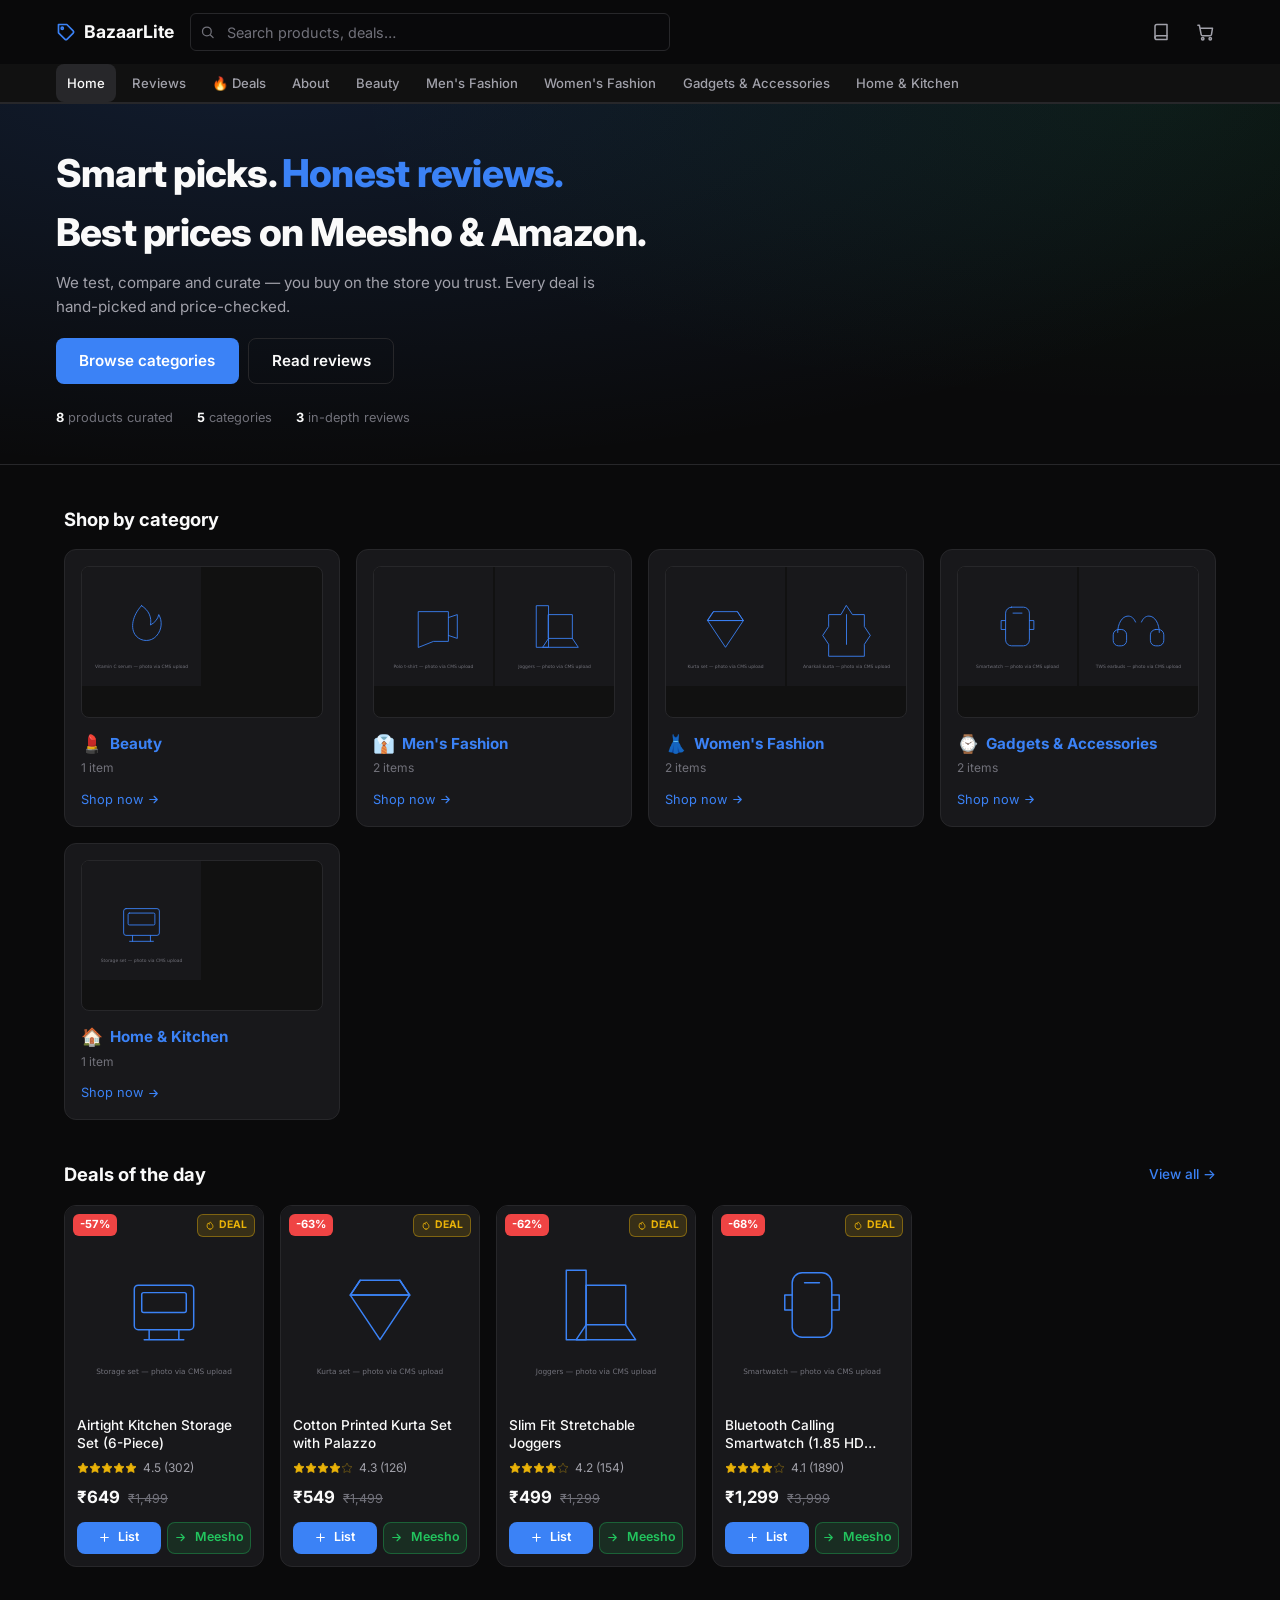
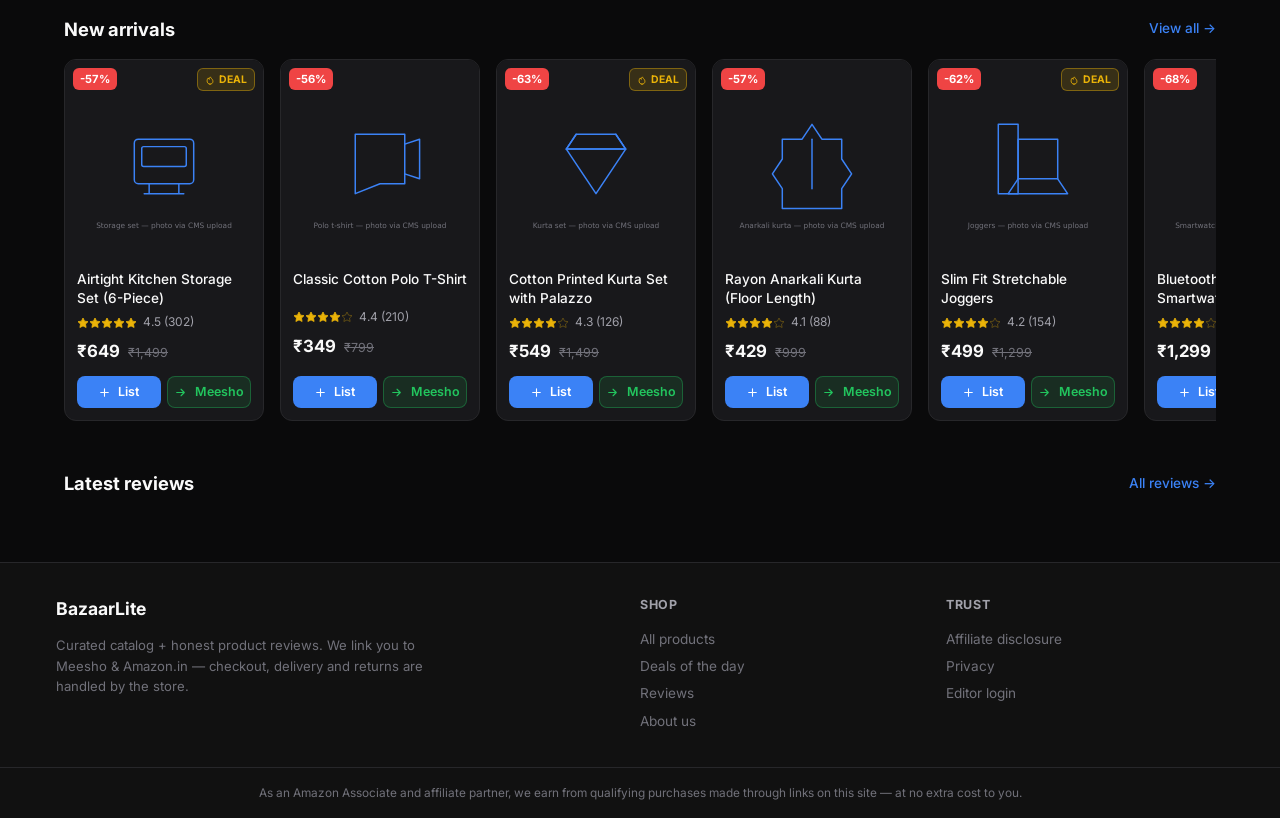
==== index.html @ 3bc2cc4a "first commit" ====
<!doctype html>
<html lang="en">
<head>
  <meta charset="utf-8"/>
  <meta name="viewport" content="width=device-width, initial-scale=1"/>
  <title>BazaarLite — Smart picks. Honest reviews.</title>
  <meta name="description" content="Curated products from Meesho & Amazon.in with honest reviews and the best prices. Updated live, no fluff."/>
  <meta property="og:title" content="BazaarLite — Smart picks. Honest reviews."/>
  <meta property="og:description" content="Curated products from Meesho & Amazon.in with honest reviews."/>
  <meta property="og:type" content="website"/>
  <link rel="icon" href="assets/img/favicon.svg" type="image/svg+xml"/>
  <link rel="preconnect" href="https://fonts.googleapis.com"/>
  <link rel="preconnect" href="https://fonts.gstatic.com" crossorigin/>
  <link rel="stylesheet" href="https://fonts.googleapis.com/css2?family=Inter:wght@400;500;600;700;800&display=swap"/>
  <link rel="stylesheet" href="assets/css/main.css"/>
</head>
<body>
  <!-- hero -->
  <section class="hero">
    <div class="hero-inner">
      <h1>Smart picks. <span class="accent">Honest reviews.</span><br/>Best prices on Meesho &amp; Amazon.</h1>
      <p>We test, compare and curate — you buy on the store you trust. Every deal is hand-picked and price-checked.</p>
      <div class="hero-cta">
        <a class="btn btn-primary btn-lg" href="#categories">Browse categories</a>
        <a class="btn btn-outline btn-lg" href="./reviews.html">Read reviews</a>
      </div>
      <div class="hero-stats" id="hero-stats"></div>
    </div>
  </section>

  <main class="container">
    <!-- Amazon-style category grid (non-empty only) -->
    <section class="section" id="categories">
      <div class="section-head">
        <h2 class="section-title">Shop by category</h2>
      </div>
      <div class="grid-cats" id="cat-grid"></div>
    </section>

    <!-- deals row -->
    <section class="section">
      <div class="section-head">
        <h2 class="section-title">Deals of the day</h2>
        <a class="section-link" href="./category.html?c=__deals">View all →</a>
      </div>
      <div class="row-scroll" id="deals-row"></div>
    </section>

    <!-- new arrivals -->
    <section class="section">
      <div class="section-head">
        <h2 class="section-title">New arrivals</h2>
        <a class="section-link" href="./category.html">View all →</a>
      </div>
      <div class="row-scroll" id="new-row"></div>
    </section>

    <!-- latest reviews -->
    <section class="section">
      <div class="section-head">
        <h2 class="section-title">Latest reviews</h2>
        <a class="section-link" href="./reviews.html">All reviews →</a>
      </div>
      <div class="grid-posts" id="reviews-grid"></div>
    </section>
  </main>

  <footer class="site-footer">
    <div class="footer-inner">
      <div class="footer-brand">
        <a class="logo" href="./index.html" style="margin-bottom:.5rem">BazaarLite</a>
        <p>Curated catalog + honest product reviews. We link you to Meesho &amp; Amazon.in — checkout, delivery and returns are handled by the store.</p>
      </div>
      <div class="footer-col">
        <h4>Shop</h4>
        <a href="./category.html">All products</a>
        <a href="./category.html?c=__deals">Deals of the day</a>
        <a href="./reviews.html">Reviews</a>
        <a href="./about.html">About us</a>
      </div>
      <div class="footer-col">
        <h4>Trust</h4>
        <a href="./about.html#disclosure">Affiliate disclosure</a>
        <a href="./about.html#privacy">Privacy</a>
        <a href="./admin/">Editor login</a>
      </div>
    </div>
    <div class="footer-disclosure" id="footer-disclosure"></div>
  </footer>

  <script src="assets/js/config.js"></script>
  <script src="assets/js/data.js"></script>
  <script src="assets/js/ui.js"></script>
  <script src="assets/js/cart.js"></script>
  <script src="assets/js/affiliate.js"></script>
  <script src="assets/js/catalog.js"></script>
  <script>
    window.BL.ui.renderHeader("home");
    window.BL.ui.updateCartBadge();
    document.getElementById("footer-disclosure").textContent = window.BL.affiliate.DISCLOSURE;

    (async () => {
      // hero stats
      const { products, posts } = await window.BL.data.load();
      const stats = document.getElementById("hero-stats");
      if (stats) stats.innerHTML =
        `<span><b>${products.length}</b> products curated</span>
         <span><b>${window.BL.data.visibleCategories().length}</b> categories</span>
         <span><b>${posts.length}</b> in-depth reviews</span>`;

      window.BL.catalog.renderCategoryGrid(document.getElementById("cat-grid"));
      window.BL.catalog.renderRow(document.getElementById("deals-row"), p => p.deal, 12);
      window.BL.catalog.renderRow(document.getElementById("new-row"), () => true, 12);
      window.BL.post.renderPostList(document.getElementById("reviews-grid"), 3);
    })();
  </script>
</body>
</html>
---- assets/css/main.css ----
/* ============================================================
   BazaarLite — Design System
   Tokens & specs from UtilixVerse DESIGN.md:
   dark zinc surfaces, blue-500 accent, Inter, 12px cards,
   8px buttons, 6px inputs, 150ms ease transitions, 1200px max.
   ============================================================ */

:root {
  --bg: #0a0a0b;
  --surface: #18181b;
  --surface-2: #111111;
  --surface-3: #27272a;
  --border: #27272a;
  --border-bright: #3f3f46;
  --text: #fafafa;
  --text-2: #a1a1aa;
  --text-3: #71717a;
  --accent: #3b82f6;
  --accent-hover: #2563eb;
  --accent-ring: rgba(59, 130, 246, 0.30);
  --green: #22c55e;
  --yellow: #eab308;
  --red: #ef4444;
  --radius-card: 12px;
  --radius-btn: 8px;
  --radius-input: 6px;
  --transition: 150ms ease-out;
  --max-w: 1200px;
  --header-h: 64px;
  --font: 'Inter', system-ui, -apple-system, 'Segoe UI', sans-serif;
}

* { box-sizing: border-box; }
html { scroll-behavior: smooth; }
body {
  margin: 0;
  background: var(--bg);
  color: var(--text);
  font-family: var(--font);
  font-size: 15px;
  line-height: 1.55;
  -webkit-font-smoothing: antialiased;
  padding-bottom: 64px; /* room for mobile bottom nav */
}
@media (min-width: 640px) { body { padding-bottom: 0; } }

a { color: var(--accent); text-decoration: none; transition: color var(--transition); }
a:hover { color: var(--accent-hover); }
img { max-width: 100%; display: block; }
button { font-family: var(--font); cursor: pointer; }
::selection { background: var(--accent); color: #fff; }

.container { max-width: var(--max-w); margin: 0 auto; padding: 0 1rem; }
@media (min-width: 640px) { .container { padding: 0 1.5rem; } }

.mono, .price, .num { font-variant-numeric: tabular-nums; }

/* ---------------- Header ---------------- */
.site-header {
  position: sticky; top: 0; z-index: 50;
  background: rgba(10, 10, 11, 0.85);
  backdrop-filter: blur(12px);
  border-bottom: 1px solid var(--border);
}
.header-inner {
  max-width: var(--max-w); margin: 0 auto; padding: 0 1rem;
  height: var(--header-h);
  display: flex; align-items: center; gap: 1rem;
}
.logo { display: flex; align-items: center; gap: .5rem; color: var(--text); font-weight: 700; font-size: 1.1rem; white-space: nowrap; }
.logo:hover { color: var(--text); }
.logo .logo-mark { color: var(--accent); display: inline-flex; }

.search-wrap { position: relative; flex: 1; max-width: 480px; }
.search-input {
  width: 100%; height: 38px;
  background: #09090b; color: var(--text);
  border: 1px solid var(--border); border-radius: var(--radius-input);
  padding: 0 .75rem 0 2.25rem; font-size: .9rem; font-family: var(--font);
  transition: border-color var(--transition), box-shadow var(--transition);
}
.search-input::placeholder { color: var(--text-3); }
.search-input:focus { outline: none; border-color: var(--accent); box-shadow: 0 0 0 3px var(--accent-ring); }
.search-icon { position: absolute; left: .65rem; top: 50%; transform: translateY(-50%); color: var(--text-3); pointer-events: none; display: inline-flex; }

.search-suggest {
  position: absolute; top: calc(100% + 6px); left: 0; right: 0;
  background: var(--surface); border: 1px solid var(--border); border-radius: var(--radius-card);
  box-shadow: 0 12px 32px rgba(0,0,0,.5);
  overflow: hidden; display: none; z-index: 60;
}
.search-suggest.open { display: block; }
.suggest-item {
  display: flex; align-items: center; gap: .6rem; padding: .55rem .75rem;
  color: var(--text-2); cursor: pointer; transition: background var(--transition);
}
.suggest-item:hover, .suggest-item.active { background: var(--surface-3); color: var(--text); }
.suggest-item img { width: 34px; height: 34px; border-radius: 6px; object-fit: cover; }
.suggest-item .s-title { font-size: .85rem; color: var(--text); }
.suggest-item .s-price { font-size: .78rem; color: var(--green); }

.header-actions { display: flex; align-items: center; gap: .4rem; margin-left: auto; }

.icon-btn {
  position: relative; display: inline-flex; align-items: center; justify-content: center;
  width: 38px; height: 38px; border-radius: var(--radius-btn);
  background: transparent; border: 1px solid transparent; color: var(--text-2);
  transition: all var(--transition);
}
.icon-btn:hover { background: var(--surface-3); color: var(--text); border-color: var(--border); }
.badge-count {
  position: absolute; top: 2px; right: 2px;
  min-width: 16px; height: 16px; padding: 0 4px;
  background: var(--accent); color: #fff; border-radius: 8px;
  font-size: .65rem; font-weight: 700; line-height: 16px; text-align: center;
}
.badge-count.hidden { display: none; }

.cat-strip { border-bottom: 1px solid var(--border); background: var(--surface-2); }
.cat-strip-inner {
  max-width: var(--max-w); margin: 0 auto; padding: 0 1rem;
  display: flex; gap: .25rem; overflow-x: auto; scrollbar-width: none;
}
.cat-strip-inner::-webkit-scrollbar { display: none; }
.cat-strip a {
  color: var(--text-2); font-size: .82rem; font-weight: 500;
  padding: .55rem .7rem; border-radius: var(--radius-btn); white-space: nowrap;
  transition: all var(--transition);
}
.cat-strip a:hover, .cat-strip a.active { color: var(--text); background: var(--surface-3); }

/* ---------------- Buttons ---------------- */
.btn {
  display: inline-flex; align-items: center; justify-content: center; gap: .45rem;
  height: 38px; padding: 0 1rem;
  border-radius: var(--radius-btn); border: 1px solid transparent;
  font-size: .875rem; font-weight: 600; line-height: 1;
  transition: all var(--transition); text-decoration: none;
}
.btn svg { flex-shrink: 0; }
.btn-primary { background: var(--accent); color: #fff; }
.btn-primary:hover { background: var(--accent-hover); color: #fff; }
.btn-secondary { background: var(--surface-3); color: var(--text); border-color: var(--border); }
.btn-secondary:hover { background: #3f3f46; color: var(--text); }
.btn-outline { background: transparent; color: var(--text); border-color: var(--border); }
.btn-outline:hover { border-color: var(--border-bright); background: var(--surface); color: var(--text); }
.btn-success { background: rgba(34,197,94,.12); color: var(--green); border-color: rgba(34,197,94,.35); }
.btn-success:hover { background: rgba(34,197,94,.2); color: var(--green); }
.btn-sm { height: 32px; padding: 0 .7rem; font-size: .8rem; }
.btn-lg { height: 46px; padding: 0 1.4rem; font-size: .95rem; }
.btn-block { width: 100%; }

/* ---------------- Cards & grids ---------------- */
.card {
  background: var(--surface); border: 1px solid var(--border);
  border-radius: var(--radius-card); overflow: hidden;
  transition: border-color var(--transition), transform var(--transition), box-shadow var(--transition);
}
.card:hover { border-color: var(--border-bright); box-shadow: 0 8px 24px rgba(0,0,0,.35); }

.section { margin: 2.5rem 0; }
.section-head { display: flex; align-items: center; justify-content: space-between; gap: 1rem; margin-bottom: 1rem; }
.section-title { font-size: 1.15rem; font-weight: 700; margin: 0; display: flex; align-items: center; gap: .5rem; }
.section-title svg { color: var(--accent); }
.section-link { font-size: .85rem; font-weight: 500; display: inline-flex; align-items: center; gap: .25rem; }

.grid-products {
  display: grid; gap: 1rem;
  grid-template-columns: repeat(2, 1fr);
}
@media (min-width: 640px) { .grid-products { grid-template-columns: repeat(3, 1fr); } }
@media (min-width: 1024px) { .grid-products { grid-template-columns: repeat(4, 1fr); } }

.row-scroll {
  display: flex; gap: 1rem; overflow-x: auto; padding-bottom: .5rem;
  scroll-snap-type: x proximity; scrollbar-width: none;
}
.row-scroll::-webkit-scrollbar { display: none; }
.row-scroll > * { flex: 0 0 170px; scroll-snap-align: start; }
@media (min-width: 640px) { .row-scroll > * { flex-basis: 200px; } }

/* Product card */
.product-card { display: flex; flex-direction: column; position: relative; }
.product-card .pc-media { position: relative; aspect-ratio: 1; background: var(--surface-2); }
.product-card .pc-media img { width: 100%; height: 100%; object-fit: cover; }
.pc-off {
  position: absolute; top: .5rem; left: .5rem;
  background: var(--red); color: #fff; font-size: .7rem; font-weight: 700;
  padding: .15rem .45rem; border-radius: 6px;
}
.pc-deal {
  position: absolute; top: .5rem; right: .5rem;
  background: rgba(234,179,8,.15); color: var(--yellow); border: 1px solid rgba(234,179,8,.4);
  font-size: .65rem; font-weight: 700; padding: .15rem .45rem; border-radius: 6px;
  display: inline-flex; align-items: center; gap: .25rem;
}
.pc-body { padding: .75rem; display: flex; flex-direction: column; gap: .4rem; flex: 1; }
.pc-title {
  font-size: .85rem; font-weight: 500; color: var(--text); line-height: 1.35;
  display: -webkit-box; -webkit-line-clamp: 2; -webkit-box-orient: vertical; overflow: hidden;
  min-height: 2.3em;
}
a.pc-title-link { color: inherit; }
a.pc-title-link:hover { color: var(--accent); }
.pc-rating { display: flex; align-items: center; gap: .35rem; font-size: .75rem; color: var(--text-2); }
.stars { display: inline-flex; color: var(--yellow); }
.pc-pricing { display: flex; align-items: baseline; gap: .5rem; flex-wrap: wrap; }
.pc-price { font-size: 1.05rem; font-weight: 700; color: var(--text); }
.pc-mrp { font-size: .78rem; color: var(--text-3); text-decoration: line-through; }
.pc-actions { display: flex; gap: .4rem; margin-top: auto; padding-top: .35rem; }
.pc-actions .btn { flex: 1; height: 32px; font-size: .78rem; padding: 0 .4rem; }

/* ---------------- Hero ---------------- */
.hero { border-bottom: 1px solid var(--border); background:
  radial-gradient(1200px 400px at 20% -10%, rgba(59,130,246,.15), transparent),
  radial-gradient(800px 300px at 90% 0%, rgba(34,197,94,.08), transparent);
}
.hero-inner { max-width: var(--max-w); margin: 0 auto; padding: 2.5rem 1rem 2.25rem; }
.hero h1 { font-size: clamp(1.6rem, 4vw, 2.4rem); font-weight: 800; margin: 0 0 .5rem; letter-spacing: -.02em; }
.hero h1 .accent { color: var(--accent); }
.hero p { color: var(--text-2); margin: 0 0 1.25rem; max-width: 560px; font-size: .95rem; }
.hero-cta { display: flex; gap: .6rem; flex-wrap: wrap; }
.hero-stats { display: flex; gap: 1.5rem; margin-top: 1.5rem; color: var(--text-3); font-size: .8rem; flex-wrap: wrap; }
.hero-stats b { color: var(--text); font-weight: 700; }

/* ---------------- Category grid (Amazon-style) ---------------- */
.grid-cats {
  display: grid; gap: 1rem;
  grid-template-columns: repeat(2, 1fr);
}
@media (min-width: 640px) { .grid-cats { grid-template-columns: repeat(3, 1fr); } }
@media (min-width: 1024px) { .grid-cats { grid-template-columns: repeat(4, 1fr); } }

.cat-card { padding: 1rem; display: flex; flex-direction: column; gap: .75rem; }
.cat-card:hover { transform: translateY(-2px); }
.cat-card .cc-name { font-weight: 700; font-size: .95rem; display: flex; align-items: center; gap: .45rem; }
.cat-card .cc-name .cc-icon { font-size: 1.1rem; }
.cat-card .cc-count { font-size: .75rem; color: var(--text-3); margin-top: .15rem; }
.cat-card .cc-link { margin-top: auto; font-size: .8rem; display: inline-flex; align-items: center; gap: .25rem; }

.collage {
  display: grid; grid-template-columns: 1fr 1fr; grid-template-rows: 1fr 1fr;
  gap: 2px; aspect-ratio: 16/10; border-radius: 8px; overflow: hidden;
  background: var(--surface-2); border: 1px solid var(--border);
}
.collage img { width: 100%; height: 100%; object-fit: cover; }

/* ---------------- PLP toolbar / filters ---------------- */
.toolbar {
  display: flex; align-items: center; gap: .5rem; flex-wrap: wrap;
  padding: .75rem 1rem; margin: 1.25rem 0 1rem;
  background: var(--surface); border: 1px solid var(--border); border-radius: var(--radius-card);
}
.toolbar .result-count { font-size: .85rem; color: var(--text-2); margin-right: auto; }
.chip {
  height: 32px; padding: 0 .75rem; display: inline-flex; align-items: center; gap: .35rem;
  background: #09090b; color: var(--text-2);
  border: 1px solid var(--border); border-radius: 999px; font-size: .78rem; font-weight: 500;
  transition: all var(--transition);
}
.chip:hover { color: var(--text); border-color: var(--border-bright); }
.chip.active { background: var(--accent); border-color: var(--accent); color: #fff; }
select.chip { appearance: none; padding-right: 1.6rem; cursor: pointer; font-family: var(--font); }

.filter-panel {
  display: none; padding: 1rem; margin-bottom: 1rem;
  background: var(--surface); border: 1px solid var(--border); border-radius: var(--radius-card);
  gap: 1.25rem; flex-wrap: wrap;
}
.filter-panel.open { display: flex; }
.filter-group { min-width: 150px; }
.filter-group label { display: block; font-size: .72rem; font-weight: 600; text-transform: uppercase; letter-spacing: .05em; color: var(--text-3); margin-bottom: .4rem; }
.filter-group input[type="range"] { width: 100%; accent-color: var(--accent); }
.filter-group .range-val { font-size: .8rem; color: var(--text-2); }

/* ---------------- Breadcrumbs ---------------- */
.crumbs { font-size: .8rem; color: var(--text-3); padding: 1rem 0 0; }
.crumbs a { color: var(--text-2); }
.crumbs .sep { margin: 0 .4rem; color: var(--border-bright); }

/* ---------------- PDP ---------------- */
.pdp { display: grid; gap: 1.5rem; padding: 1.5rem 0 2.5rem; }
@media (min-width: 1024px) { .pdp { grid-template-columns: minmax(0, 460px) 1fr; } }
.pdp-gallery { display: flex; flex-direction: column; gap: .6rem; }
.pdp-main-img {
  aspect-ratio: 1; border-radius: var(--radius-card); overflow: hidden;
  background: var(--surface); border: 1px solid var(--border);
}
.pdp-main-img img { width: 100%; height: 100%; object-fit: cover; }
.pdp-thumbs { display: flex; gap: .5rem; flex-wrap: wrap; }
.pdp-thumbs img {
  width: 56px; height: 56px; object-fit: cover; border-radius: var(--radius-input);
  border: 1px solid var(--border); cursor: pointer; transition: border-color var(--transition);
}
.pdp-thumbs img.active, .pdp-thumbs img:hover { border-color: var(--accent); }

.pdp-info h1 { font-size: 1.35rem; font-weight: 700; margin: .25rem 0 .5rem; line-height: 1.3; }
.pdp-rating-row { display: flex; align-items: center; gap: .5rem; font-size: .85rem; color: var(--text-2); margin-bottom: 1rem; }
.pdp-price-block {
  display: flex; align-items: baseline; gap: .7rem; flex-wrap: wrap;
  padding: 1rem; margin: 1rem 0;
  background: var(--surface); border: 1px solid var(--border); border-radius: var(--radius-card);
}
.pdp-price { font-size: 1.9rem; font-weight: 800; }
.pdp-mrp { color: var(--text-3); text-decoration: line-through; }
.pdp-off { color: var(--green); font-weight: 700; font-size: .95rem; }
.pdp-note { font-size: .78rem; color: var(--text-3); margin-top: .3rem; }

.opt-group { margin: .9rem 0; }
.opt-group .opt-label { font-size: .8rem; color: var(--text-2); margin-bottom: .45rem; }
.opt-group .opt-label b { color: var(--text); }
.swatches { display: flex; gap: .45rem; flex-wrap: wrap; }
.swatch {
  padding: .3rem .7rem; font-size: .78rem; border-radius: 999px;
  background: #09090b; color: var(--text-2); border: 1px solid var(--border);
  transition: all var(--transition);
}
.swatch:hover { color: var(--text); }
.swatch.active { border-color: var(--accent); color: var(--accent); background: rgba(59,130,246,.1); }

.compare-box { border: 1px solid var(--border); border-radius: var(--radius-card); overflow: hidden; margin: 1rem 0; }
.compare-row {
  display: flex; align-items: center; justify-content: space-between; gap: .75rem;
  padding: .8rem 1rem; border-bottom: 1px solid var(--border); background: var(--surface);
}
.compare-row:last-child { border-bottom: 0; }
.compare-row .cr-store { font-weight: 600; font-size: .9rem; display: flex; align-items: center; gap: .5rem; }
.compare-row .cr-price { font-weight: 700; }
.compare-row .cr-tag { font-size: .68rem; font-weight: 700; color: var(--green); background: rgba(34,197,94,.12); border: 1px solid rgba(34,197,94,.35); padding: .1rem .45rem; border-radius: 6px; }

.pdp-actions { display: flex; gap: .6rem; flex-wrap: wrap; margin: 1.25rem 0; }
.pdp-desc { color: var(--text-2); font-size: .92rem; white-space: pre-line; }

.assure { display: flex; gap: 1rem; flex-wrap: wrap; margin: 1rem 0; }
.assure .as-item { display: flex; align-items: center; gap: .45rem; font-size: .8rem; color: var(--text-2); }
.assure .as-item svg { color: var(--green); }

.buy-bar {
  position: fixed; left: 0; right: 0; bottom: 64px; z-index: 40;
  display: flex; gap: .6rem; padding: .6rem .9rem;
  background: rgba(10,10,11,.92); backdrop-filter: blur(12px);
  border-top: 1px solid var(--border);
}
.buy-bar .btn { flex: 1; }
@media (min-width: 1024px) { .buy-bar { display: none; } }

/* ---------------- Skeletons / empty / toast ---------------- */
.skeleton { position: relative; overflow: hidden; background: var(--surface); border-radius: var(--radius-card); border: 1px solid var(--border); }
.skeleton::after {
  content: ""; position: absolute; inset: 0;
  background: linear-gradient(90deg, transparent, rgba(255,255,255,.05), transparent);
  animation: shimmer 1.4s infinite;
}
@keyframes shimmer { from { transform: translateX(-100%); } to { transform: translateX(100%); } }
.sk-card { height: 300px; }
.sk-row { height: 220px; flex: 0 0 200px; }

.empty-state { text-align: center; padding: 3rem 1rem; color: var(--text-3); }
.empty-state svg { color: var(--text-3); margin-bottom: .75rem; }
.empty-state h3 { color: var(--text-2); margin: 0 0 .35rem; font-size: 1rem; }
.empty-state p { margin: 0; font-size: .85rem; }

.toast-zone { position: fixed; bottom: 84px; left: 50%; transform: translateX(-50%); z-index: 100; display: flex; flex-direction: column; gap: .5rem; align-items: center; }
@media (min-width: 1024px) { .toast-zone { bottom: 1.5rem; } }
.toast {
  display: flex; align-items: center; gap: .55rem;
  background: var(--surface); border: 1px solid var(--border-bright);
  color: var(--text); border-radius: var(--radius-btn);
  padding: .6rem .95rem; font-size: .85rem; font-weight: 500;
  box-shadow: 0 10px 30px rgba(0,0,0,.5);
  animation: toast-in 180ms ease-out;
}
.toast svg { color: var(--green); }
@keyframes toast-in { from { opacity: 0; transform: translateY(8px); } to { opacity: 1; transform: translateY(0); } }

/* ---------------- Drawer (buy list) ---------------- */
.drawer-overlay {
  position: fixed; inset: 0; background: rgba(0,0,0,.6); z-index: 90;
  opacity: 0; pointer-events: none; transition: opacity var(--transition);
}
.drawer-overlay.open { opacity: 1; pointer-events: auto; }
.drawer {
  position: fixed; top: 0; right: 0; bottom: 0; z-index: 95;
  width: min(400px, 92vw); background: var(--bg);
  border-left: 1px solid var(--border);
  transform: translateX(100%); transition: transform 200ms ease-out;
  display: flex; flex-direction: column;
}
.drawer.open { transform: translateX(0); }
.drawer-head { display: flex; align-items: center; justify-content: space-between; padding: 1rem 1.1rem; border-bottom: 1px solid var(--border); }
.drawer-head h3 { margin: 0; font-size: 1rem; display: flex; align-items: center; gap: .5rem; }
.drawer-body { flex: 1; overflow-y: auto; padding: 1rem 1.1rem; display: flex; flex-direction: column; gap: .9rem; }
.drawer-foot { padding: 1rem 1.1rem; border-top: 1px solid var(--border); display: flex; flex-direction: column; gap: .5rem; }
.drawer-item { display: flex; gap: .75rem; align-items: center; }
.drawer-item img { width: 56px; height: 56px; border-radius: var(--radius-input); object-fit: cover; border: 1px solid var(--border); }
.drawer-item .di-info { flex: 1; min-width: 0; }
.drawer-item .di-title { font-size: .82rem; font-weight: 500; overflow: hidden; text-overflow: ellipsis; white-space: nowrap; }
.drawer-item .di-price { font-size: .82rem; color: var(--green); font-weight: 600; }
.qty { display: inline-flex; align-items: center; gap: .5rem; margin-top: .3rem; }
.qty button {
  width: 22px; height: 22px; border-radius: 6px; border: 1px solid var(--border);
  background: var(--surface-3); color: var(--text); font-size: .85rem; line-height: 1;
  display: inline-flex; align-items: center; justify-content: center;
}
.qty button:hover { background: #3f3f46; }
.qty .q-num { font-size: .82rem; min-width: 18px; text-align: center; }
.drawer-item .di-remove { color: var(--text-3); }
.drawer-item .di-remove:hover { color: var(--red); }

/* ---------------- Reviews blog ---------------- */
.post-card { display: flex; flex-direction: column; }
.post-card .po-media { aspect-ratio: 16/9; background: var(--surface-2); }
.post-card .po-media img { width: 100%; height: 100%; object-fit: cover; }
.post-card .po-body { padding: .9rem; display: flex; flex-direction: column; gap: .45rem; flex: 1; }
.po-type { font-size: .65rem; font-weight: 700; letter-spacing: .06em; text-transform: uppercase; color: var(--accent); }
.po-title { font-size: .95rem; font-weight: 700; color: var(--text); line-height: 1.35; }
a.po-title:hover { color: var(--accent); }
.po-meta { font-size: .75rem; color: var(--text-3); display: flex; gap: .6rem; align-items: center; }
.po-score {
  margin-left: auto; display: inline-flex; align-items: center; gap: .3rem;
  background: rgba(34,197,94,.12); color: var(--green); border: 1px solid rgba(34,197,94,.35);
  font-weight: 700; font-size: .78rem; padding: .1rem .5rem; border-radius: 6px;
}
.grid-posts { display: grid; gap: 1rem; grid-template-columns: 1fr; }
@media (min-width: 640px) { .grid-posts { grid-template-columns: repeat(2, 1fr); } }
@media (min-width: 1024px) { .grid-posts { grid-template-columns: repeat(3, 1fr); } }

.verdict {
  display: flex; align-items: center; gap: 1rem; padding: 1rem 1.25rem; margin: 1.25rem 0;
  background: var(--surface); border: 1px solid var(--border); border-radius: var(--radius-card);
}
.verdict .v-num { font-size: 2rem; font-weight: 800; color: var(--green); }
.verdict .v-label { font-size: .8rem; color: var(--text-2); }
.pill-list { display: flex; gap: .45rem; flex-wrap: wrap; margin: .5rem 0; }
.pill { font-size: .78rem; padding: .25rem .65rem; border-radius: 999px; display: inline-flex; align-items: center; gap: .35rem; }
.pill.pro { color: var(--green); background: rgba(34,197,94,.1); border: 1px solid rgba(34,197,94,.3); }
.pill.con { color: var(--red); background: rgba(239,68,68,.1); border: 1px solid rgba(239,68,68,.3); }

.article { max-width: 760px; margin: 0 auto; padding: 1.5rem 0 3rem; }
.article h1 { font-size: clamp(1.4rem, 3.5vw, 2rem); font-weight: 800; letter-spacing: -.02em; margin: .5rem 0 .75rem; }
.article .a-hero { border-radius: var(--radius-card); border: 1px solid var(--border); margin: 1.25rem 0; width: 100%; }
.article .a-body { color: var(--text-2); font-size: .95rem; }
.article .a-body h2 { color: var(--text); font-size: 1.2rem; margin: 1.75rem 0 .6rem; }
.article .a-body h3 { color: var(--text); font-size: 1.02rem; margin: 1.4rem 0 .5rem; }
.article .a-body a { text-decoration: underline; text-underline-offset: 3px; }
.article .a-body img { border-radius: var(--radius-card); }
.article .a-body code { background: var(--surface-3); padding: .1rem .35rem; border-radius: 4px; font-size: .85em; }
.article .a-body ul, .article .a-body ol { padding-left: 1.25rem; }
.inline-products { display: grid; gap: 1rem; grid-template-columns: repeat(2, 1fr); margin: 1.5rem 0; }
@media (max-width: 639px) { .inline-products { grid-template-columns: 1fr; } }
.a-note {
  font-size: .78rem; color: var(--text-3); padding: .7rem .9rem; margin: 1.25rem 0;
  border: 1px dashed var(--border-bright); border-radius: var(--radius-btn);
  display: flex; gap: .5rem; align-items: flex-start;
}
.a-note svg { flex-shrink: 0; margin-top: 1px; }

/* ---------------- Footer ---------------- */
.site-footer { border-top: 1px solid var(--border); margin-top: 3rem; background: var(--surface-2); }
.footer-inner { max-width: var(--max-w); margin: 0 auto; padding: 2rem 1rem; display: grid; gap: 1.75rem; grid-template-columns: 1fr; }
@media (min-width: 640px) { .footer-inner { grid-template-columns: 2fr 1fr 1fr; } }
.footer-brand p { color: var(--text-3); font-size: .82rem; max-width: 380px; }
.footer-col h4 { font-size: .78rem; text-transform: uppercase; letter-spacing: .06em; color: var(--text-2); margin: 0 0 .7rem; }
.footer-col a { display: block; color: var(--text-3); font-size: .85rem; padding: .2rem 0; }
.footer-col a:hover { color: var(--text); }
.footer-disclosure {
  border-top: 1px solid var(--border); padding: 1rem;
  text-align: center; color: var(--text-3); font-size: .74rem;
}
.footer-updated { color: var(--text-3); font-size: .74rem; }

/* ---------------- Mobile bottom nav ---------------- */
.bottom-nav {
  position: fixed; left: 0; right: 0; bottom: 0; z-index: 45;
  display: flex; background: rgba(10,10,11,.95); backdrop-filter: blur(12px);
  border-top: 1px solid var(--border);
}
.bottom-nav a {
  flex: 1; display: flex; flex-direction: column; align-items: center; gap: 2px;
  padding: .45rem 0 .55rem; color: var(--text-3); font-size: .62rem; font-weight: 500;
  transition: color var(--transition);
}
.bottom-nav a.active, .bottom-nav a:hover { color: var(--accent); }
@media (min-width: 640px) { .bottom-nav { display: none; } }

/* ---------------- Misc ---------------- */
.page-title { font-size: 1.4rem; font-weight: 800; letter-spacing: -.01em; margin: 1.5rem 0 .25rem; }
.page-sub { color: var(--text-3); font-size: .88rem; margin: 0 0 1.25rem; }
.tag-row { display: flex; gap: .4rem; flex-wrap: wrap; }
.tag { font-size: .72rem; color: var(--text-2); background: var(--surface); border: 1px solid var(--border); padding: .15rem .55rem; border-radius: 999px; }
.spinner { animation: spin 1s linear infinite; }
@keyframes spin { to { transform: rotate(360deg); } }
.sr-only { position: absolute; width: 1px; height: 1px; padding: 0; margin: -1px; overflow: hidden; clip: rect(0 0 0 0); border: 0; }
:focus-visible { outline: 2px solid var(--accent); outline-offset: 2px; }
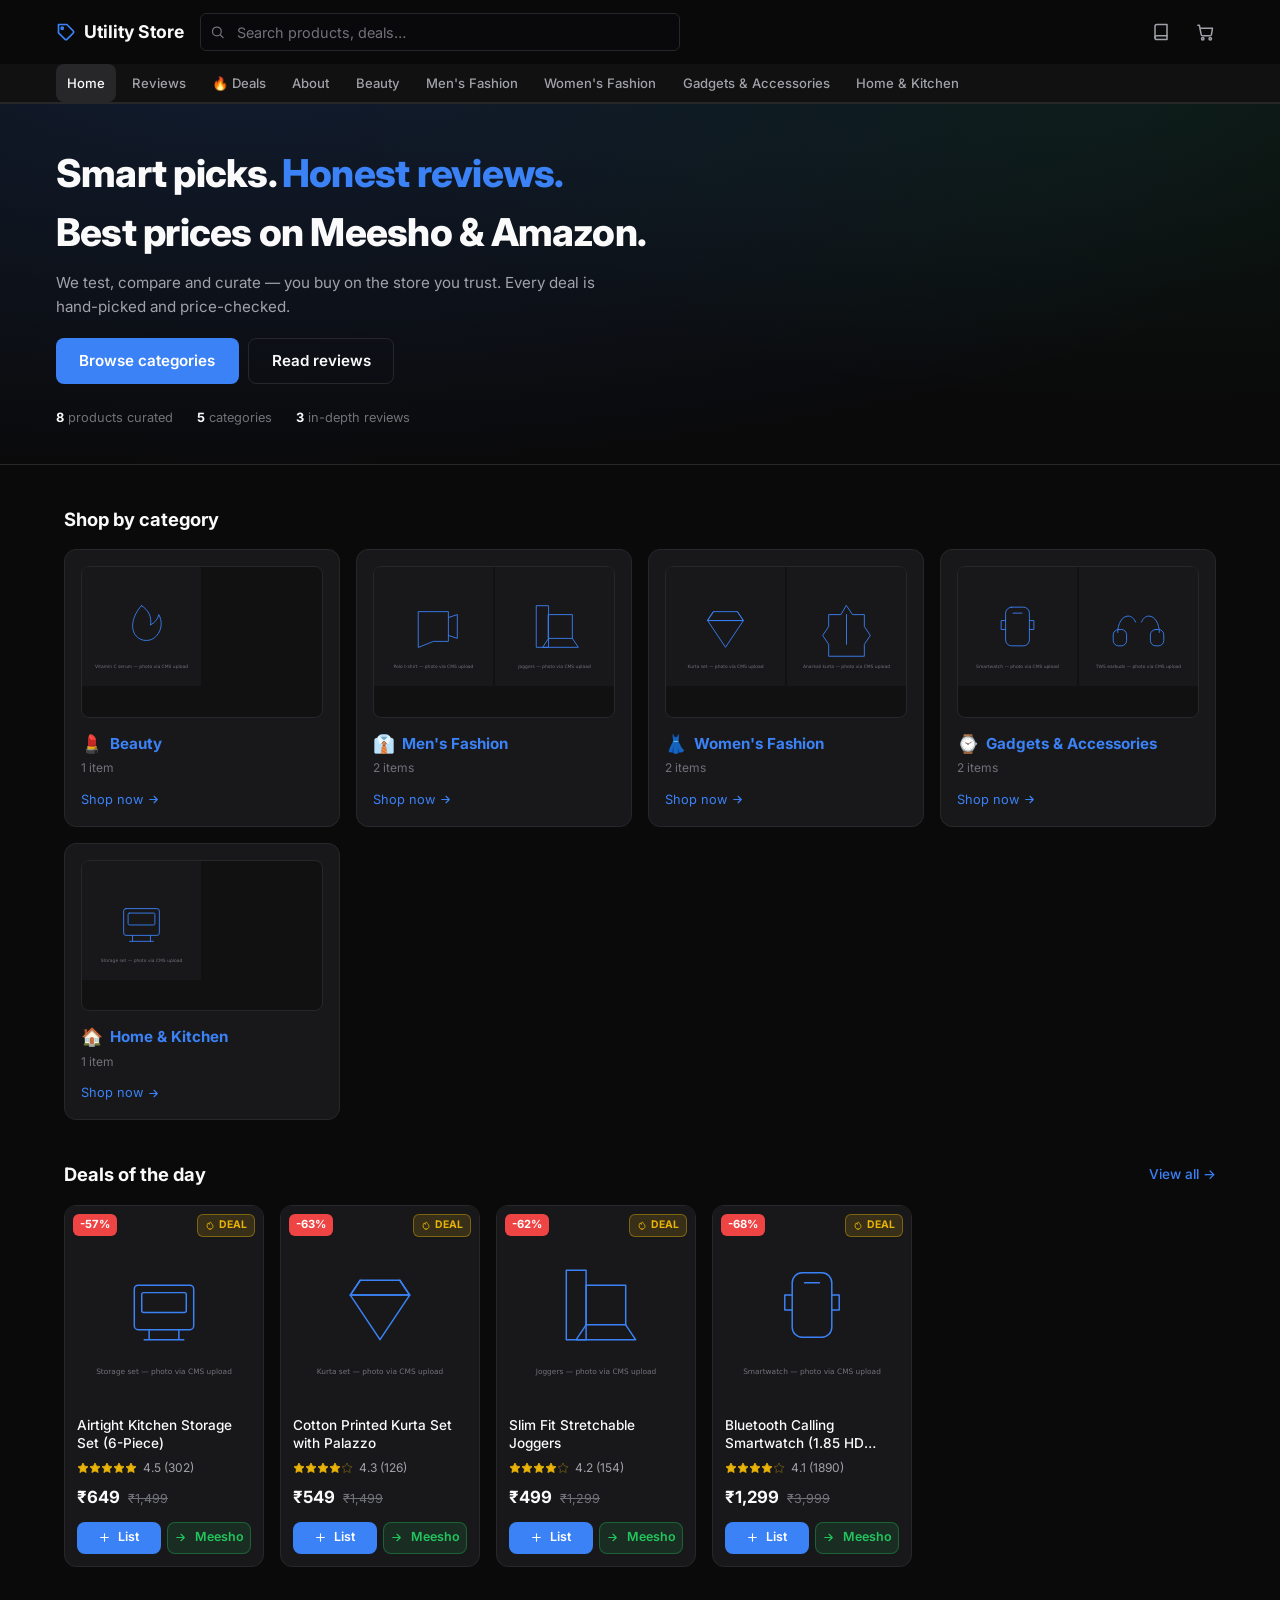
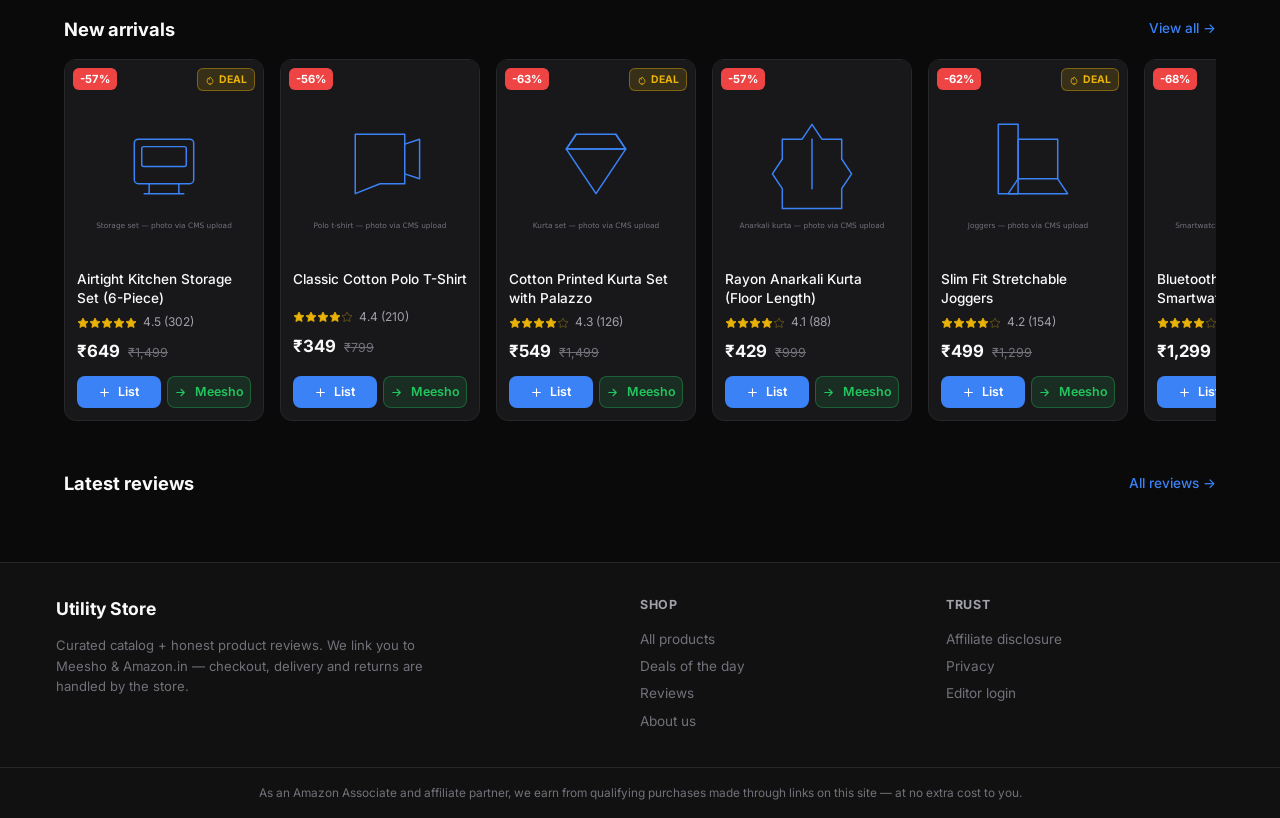
==== commit 80f2b946: "Rename project references to our brand" ====
--- a/index.html
+++ b/index.html
@@ -3,9 +3,9 @@
 <head>
   <meta charset="utf-8"/>
   <meta name="viewport" content="width=device-width, initial-scale=1"/>
-  <title>BazaarLite — Smart picks. Honest reviews.</title>
+  <title>Utility Store — Smart picks. Honest reviews.</title>
   <meta name="description" content="Curated products from Meesho & Amazon.in with honest reviews and the best prices. Updated live, no fluff."/>
-  <meta property="og:title" content="BazaarLite — Smart picks. Honest reviews."/>
+  <meta property="og:title" content="Utility Store — Smart picks. Honest reviews."/>
   <meta property="og:description" content="Curated products from Meesho & Amazon.in with honest reviews."/>
   <meta property="og:type" content="website"/>
   <link rel="icon" href="assets/img/favicon.svg" type="image/svg+xml"/>
@@ -68,7 +68,7 @@
   <footer class="site-footer">
     <div class="footer-inner">
       <div class="footer-brand">
-        <a class="logo" href="./index.html" style="margin-bottom:.5rem">BazaarLite</a>
+        <a class="logo" href="./index.html" style="margin-bottom:.5rem">Utility Store</a>
         <p>Curated catalog + honest product reviews. We link you to Meesho &amp; Amazon.in — checkout, delivery and returns are handled by the store.</p>
       </div>
       <div class="footer-col">
--- a/assets/css/main.css
+++ b/assets/css/main.css
@@ -1,5 +1,5 @@
 /* ============================================================
-   BazaarLite — Design System
+   Utility Store — Design System
    Tokens & specs from UtilixVerse DESIGN.md:
    dark zinc surfaces, blue-500 accent, Inter, 12px cards,
    8px buttons, 6px inputs, 150ms ease transitions, 1200px max.
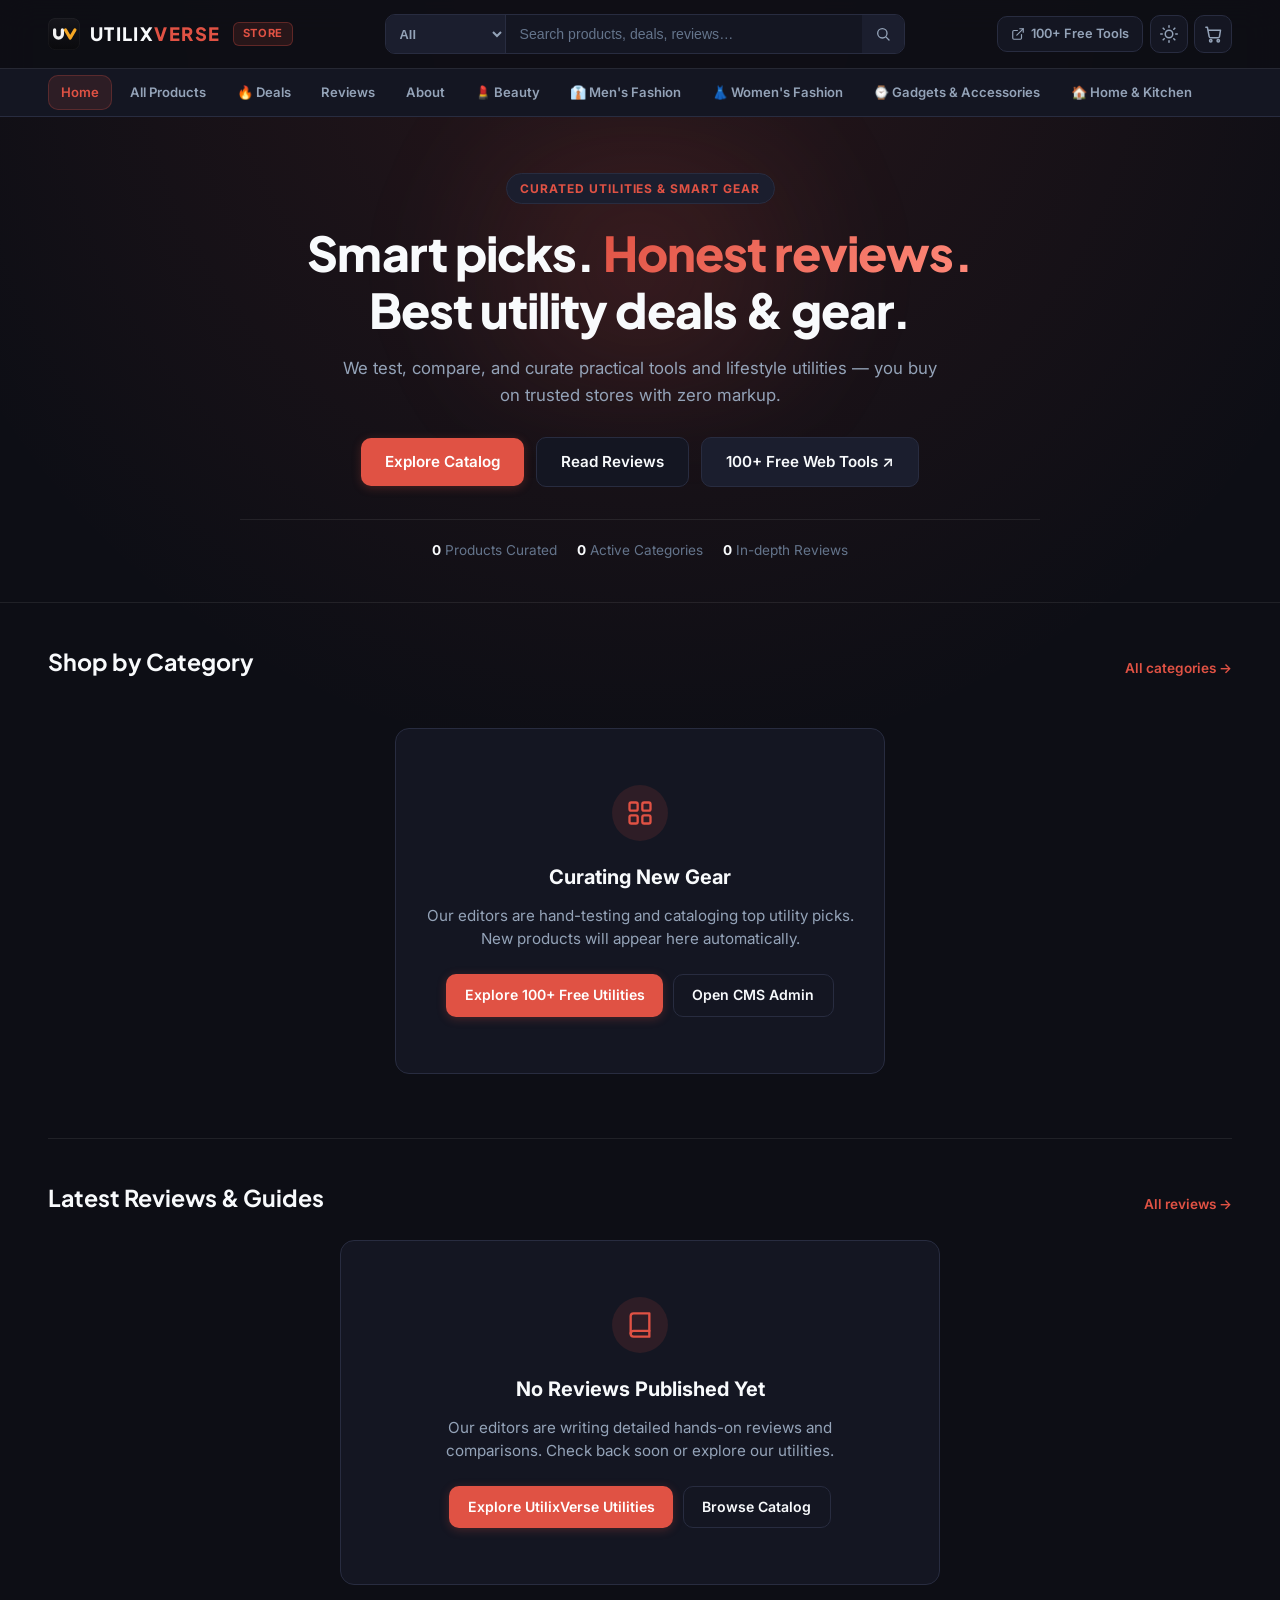
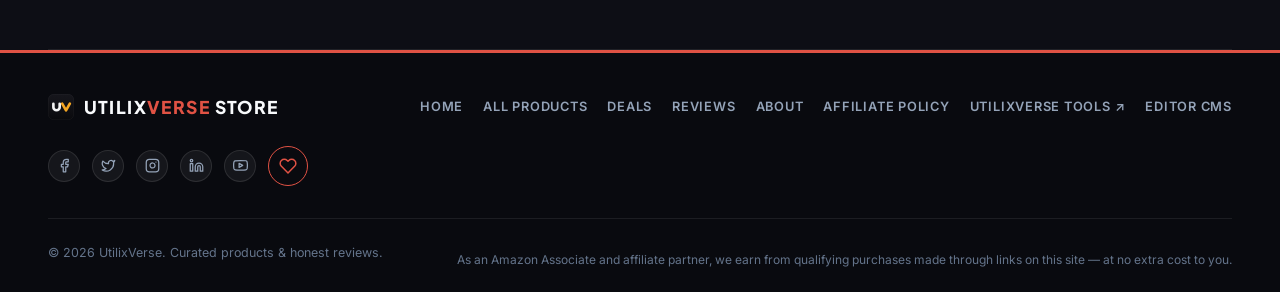
==== commit 0238a835: "feat: initialize store frontend with custom design system, scripts, and deployment workflow" ====
--- a/index.html
+++ b/index.html
@@ -3,110 +3,95 @@
 <head>
   <meta charset="utf-8"/>
   <meta name="viewport" content="width=device-width, initial-scale=1"/>
-  <title>Utility Store — Smart picks. Honest reviews.</title>
-  <meta name="description" content="Curated products from Meesho & Amazon.in with honest reviews and the best prices. Updated live, no fluff."/>
-  <meta property="og:title" content="Utility Store — Smart picks. Honest reviews."/>
-  <meta property="og:description" content="Curated products from Meesho & Amazon.in with honest reviews."/>
+  <title>UtilixVerse Store — Smart Picks & Honest Reviews</title>
+  <meta name="description" content="Curated utility gear and products from Meesho & Amazon.in with honest reviews and the best prices. Hand-picked, tested, and price-checked."/>
+  <meta property="og:title" content="UtilixVerse Store — Smart Picks & Honest Reviews"/>
+  <meta property="og:description" content="Curated utility gear and tools with honest reviews and tested prices."/>
   <meta property="og:type" content="website"/>
+  <link rel="icon" href="favicon.ico" sizes="any"/>
   <link rel="icon" href="assets/img/favicon.svg" type="image/svg+xml"/>
   <link rel="preconnect" href="https://fonts.googleapis.com"/>
   <link rel="preconnect" href="https://fonts.gstatic.com" crossorigin/>
-  <link rel="stylesheet" href="https://fonts.googleapis.com/css2?family=Inter:wght@400;500;600;700;800&display=swap"/>
+  <link rel="stylesheet" href="https://fonts.googleapis.com/css2?family=Inter:wght@400;500;600;700;800&family=Plus+Jakarta+Sans:wght@600;700;800&display=swap"/>
   <link rel="stylesheet" href="assets/css/main.css"/>
 </head>
 <body>
-  <!-- hero -->
+  <!-- Hero Section -->
   <section class="hero">
     <div class="hero-inner">
-      <h1>Smart picks. <span class="accent">Honest reviews.</span><br/>Best prices on Meesho &amp; Amazon.</h1>
-      <p>We test, compare and curate — you buy on the store you trust. Every deal is hand-picked and price-checked.</p>
+      <div class="hero-pill">
+        <span>Curated Utilities &amp; Smart Gear</span>
+      </div>
+      <h1>Smart picks. <span class="accent">Honest reviews.</span><br/>Best utility deals &amp; gear.</h1>
+      <p>We test, compare, and curate practical tools and lifestyle utilities — you buy on trusted stores with zero markup.</p>
       <div class="hero-cta">
-        <a class="btn btn-primary btn-lg" href="#categories">Browse categories</a>
-        <a class="btn btn-outline btn-lg" href="./reviews.html">Read reviews</a>
+        <a class="btn btn-primary btn-lg" href="./category.html">Explore Catalog</a>
+        <a class="btn btn-outline btn-lg" href="./reviews.html">Read Reviews</a>
+        <a class="btn btn-secondary btn-lg" href="https://utilixverse.com" target="_blank" rel="noopener">100+ Free Web Tools ↗</a>
       </div>
       <div class="hero-stats" id="hero-stats"></div>
     </div>
   </section>
 
   <main class="container">
-    <!-- Amazon-style category grid (non-empty only) -->
+    <!-- Shop by Category -->
     <section class="section" id="categories">
       <div class="section-head">
-        <h2 class="section-title">Shop by category</h2>
+        <h2 class="section-title">Shop by Category</h2>
+        <a class="section-link" href="./category.html">All categories →</a>
       </div>
       <div class="grid-cats" id="cat-grid"></div>
     </section>
 
-    <!-- deals row -->
+    <!-- Deals of the Day -->
     <section class="section">
       <div class="section-head">
-        <h2 class="section-title">Deals of the day</h2>
-        <a class="section-link" href="./category.html?c=__deals">View all →</a>
+        <h2 class="section-title">🔥 Deals of the Day</h2>
+        <a class="section-link" href="./category.html?c=__deals">View all deals →</a>
       </div>
       <div class="row-scroll" id="deals-row"></div>
     </section>
 
-    <!-- new arrivals -->
+    <!-- New Arrivals -->
     <section class="section">
       <div class="section-head">
-        <h2 class="section-title">New arrivals</h2>
-        <a class="section-link" href="./category.html">View all →</a>
+        <h2 class="section-title">New Arrivals</h2>
+        <a class="section-link" href="./category.html">View catalog →</a>
       </div>
       <div class="row-scroll" id="new-row"></div>
     </section>
 
-    <!-- latest reviews -->
+    <!-- Latest Reviews -->
     <section class="section">
       <div class="section-head">
-        <h2 class="section-title">Latest reviews</h2>
+        <h2 class="section-title">Latest Reviews &amp; Guides</h2>
         <a class="section-link" href="./reviews.html">All reviews →</a>
       </div>
-      <div class="grid-posts" id="reviews-grid"></div>
+      <div id="reviews-grid"></div>
     </section>
   </main>
 
-  <footer class="site-footer">
-    <div class="footer-inner">
-      <div class="footer-brand">
-        <a class="logo" href="./index.html" style="margin-bottom:.5rem">Utility Store</a>
-        <p>Curated catalog + honest product reviews. We link you to Meesho &amp; Amazon.in — checkout, delivery and returns are handled by the store.</p>
-      </div>
-      <div class="footer-col">
-        <h4>Shop</h4>
-        <a href="./category.html">All products</a>
-        <a href="./category.html?c=__deals">Deals of the day</a>
-        <a href="./reviews.html">Reviews</a>
-        <a href="./about.html">About us</a>
-      </div>
-      <div class="footer-col">
-        <h4>Trust</h4>
-        <a href="./about.html#disclosure">Affiliate disclosure</a>
-        <a href="./about.html#privacy">Privacy</a>
-        <a href="./admin/">Editor login</a>
-      </div>
-    </div>
-    <div class="footer-disclosure" id="footer-disclosure"></div>
-  </footer>
-
   <script src="assets/js/config.js"></script>
   <script src="assets/js/data.js"></script>
-  <script src="assets/js/ui.js"></script>
   <script src="assets/js/cart.js"></script>
   <script src="assets/js/affiliate.js"></script>
+  <script src="assets/js/ui.js"></script>
   <script src="assets/js/catalog.js"></script>
+  <script src="assets/js/post.js"></script>
   <script>
     window.BL.ui.renderHeader("home");
+    window.BL.ui.renderFooter();
     window.BL.ui.updateCartBadge();
-    document.getElementById("footer-disclosure").textContent = window.BL.affiliate.DISCLOSURE;
 
     (async () => {
-      // hero stats
       const { products, posts } = await window.BL.data.load();
       const stats = document.getElementById("hero-stats");
-      if (stats) stats.innerHTML =
-        `<span><b>${products.length}</b> products curated</span>
-         <span><b>${window.BL.data.visibleCategories().length}</b> categories</span>
-         <span><b>${posts.length}</b> in-depth reviews</span>`;
+      if (stats) {
+        stats.innerHTML = `
+          <span><b>${products.length}</b> Products Curated</span>
+          <span><b>${window.BL.data.visibleCategories().length}</b> Active Categories</span>
+          <span><b>${posts.length}</b> In-depth Reviews</span>`;
+      }
 
       window.BL.catalog.renderCategoryGrid(document.getElementById("cat-grid"));
       window.BL.catalog.renderRow(document.getElementById("deals-row"), p => p.deal, 12);
--- a/assets/css/main.css
+++ b/assets/css/main.css
@@ -1,494 +1,1328 @@
 /* ============================================================
-   Utility Store — Design System
-   Tokens & specs from UtilixVerse DESIGN.md:
-   dark zinc surfaces, blue-500 accent, Inter, 12px cards,
-   8px buttons, 6px inputs, 150ms ease transitions, 1200px max.
+   UtilixVerse Store — Design System
+   Matches UtilixVerse (utilixverse.com) brand, tokens & aesthetics.
+   Modern-minimal, technical utility, cinnabar accent (#e05244).
+   Supports dynamic Dark / Light mode switching.
    ============================================================ */
 
-:root {
-  --bg: #0a0a0b;
-  --surface: #18181b;
-  --surface-2: #111111;
-  --surface-3: #27272a;
-  --border: #27272a;
-  --border-bright: #3f3f46;
-  --text: #fafafa;
-  --text-2: #a1a1aa;
-  --text-3: #71717a;
-  --accent: #3b82f6;
-  --accent-hover: #2563eb;
-  --accent-ring: rgba(59, 130, 246, 0.30);
+:root, [data-theme="dark"] {
+  --theme: dark;
+  --bg: #0d0e15;
+  --bg-gradient: radial-gradient(circle at 50% 0%, rgba(224, 82, 68, 0.12) 0%, rgba(13, 14, 21, 0) 70%);
+  --surface: #141622;
+  --surface-2: #1b1e2e;
+  --surface-3: #24283d;
+  --surface-hover: #2d324c;
+  --border: #282c40;
+  --border-subtle: rgba(255, 255, 255, 0.08);
+  --border-bright: #3d4361;
+  --text: #f8fafc;
+  --text-2: #94a3b8;
+  --text-3: #64748b;
+  
+  --cinnabar: #e05244;
+  --cinnabar-hover: #f05a48;
+  --cinnabar-glow: rgba(224, 82, 68, 0.25);
+  
+  --accent: #e05244;
+  --accent-hover: #f05a48;
+  --accent-ring: rgba(224, 82, 68, 0.35);
+  --accent-soft: rgba(224, 82, 68, 0.12);
+  
+  --blue: #38bdf8;
   --green: #22c55e;
-  --yellow: #eab308;
+  --green-soft: rgba(34, 197, 94, 0.12);
+  --yellow: #f59e0b;
   --red: #ef4444;
-  --radius-card: 12px;
-  --radius-btn: 8px;
-  --radius-input: 6px;
-  --transition: 150ms ease-out;
-  --max-w: 1200px;
-  --header-h: 64px;
-  --font: 'Inter', system-ui, -apple-system, 'Segoe UI', sans-serif;
-}
-
-* { box-sizing: border-box; }
+  
+  --header-bg: rgba(13, 14, 21, 0.88);
+  --footer-bg: #090a0f;
+  --card-shadow: 0 4px 20px -2px rgba(0, 0, 0, 0.5);
+  --card-shadow-hover: 0 12px 30px -4px rgba(0, 0, 0, 0.7), 0 0 0 1px rgba(224, 82, 68, 0.3);
+  
+  --radius-sm: 6px;
+  --radius-md: 10px;
+  --radius-card: 14px;
+  --radius-pill: 9999px;
+  
+  --transition: 180ms cubic-bezier(0.16, 1, 0.3, 1);
+  --max-w: 1240px;
+  --header-h: 68px;
+  --font: 'Inter', -apple-system, BlinkMacSystemFont, 'Segoe UI', Roboto, Helvetica, Arial, sans-serif;
+  --font-display: 'Plus Jakarta Sans', 'Inter', -apple-system, sans-serif;
+}
+
+[data-theme="light"] {
+  --theme: light;
+  --bg: #f8fafc;
+  --bg-gradient: radial-gradient(circle at 50% 0%, rgba(224, 82, 68, 0.08) 0%, rgba(248, 250, 252, 0) 70%);
+  --surface: #ffffff;
+  --surface-2: #f1f5f9;
+  --surface-3: #e2e8f0;
+  --surface-hover: #cbd5e1;
+  --border: #e2e8f0;
+  --border-subtle: rgba(0, 0, 0, 0.06);
+  --border-bright: #cbd5e1;
+  --text: #0f172a;
+  --text-2: #475569;
+  --text-3: #94a3b8;
+  
+  --cinnabar: #e05244;
+  --cinnabar-hover: #c94336;
+  --cinnabar-glow: rgba(224, 82, 68, 0.18);
+  
+  --accent: #e05244;
+  --accent-hover: #c94336;
+  --accent-ring: rgba(224, 82, 68, 0.25);
+  --accent-soft: rgba(224, 82, 68, 0.08);
+  
+  --header-bg: rgba(255, 255, 255, 0.9);
+  --footer-bg: #0f172a;
+  --card-shadow: 0 4px 16px -2px rgba(15, 23, 42, 0.06);
+  --card-shadow-hover: 0 12px 28px -4px rgba(15, 23, 42, 0.12), 0 0 0 1px rgba(224, 82, 68, 0.3);
+}
+
+/* ---------------- Reset & Base ---------------- */
+*, *::before, *::after { box-sizing: border-box; margin: 0; padding: 0; }
 html { scroll-behavior: smooth; }
 body {
-  margin: 0;
   background: var(--bg);
+  background-image: var(--bg-gradient);
+  background-attachment: fixed;
   color: var(--text);
   font-family: var(--font);
   font-size: 15px;
-  line-height: 1.55;
+  line-height: 1.6;
   -webkit-font-smoothing: antialiased;
-  padding-bottom: 64px; /* room for mobile bottom nav */
-}
-@media (min-width: 640px) { body { padding-bottom: 0; } }
-
-a { color: var(--accent); text-decoration: none; transition: color var(--transition); }
-a:hover { color: var(--accent-hover); }
-img { max-width: 100%; display: block; }
-button { font-family: var(--font); cursor: pointer; }
-::selection { background: var(--accent); color: #fff; }
-
-.container { max-width: var(--max-w); margin: 0 auto; padding: 0 1rem; }
-@media (min-width: 640px) { .container { padding: 0 1.5rem; } }
+  -moz-osx-font-smoothing: grayscale;
+  min-height: 100vh;
+  display: flex;
+  flex-direction: column;
+  padding-bottom: 64px;
+}
+@media (min-width: 768px) { body { padding-bottom: 0; } }
+
+a { color: inherit; text-decoration: none; transition: color var(--transition), opacity var(--transition); }
+img { max-width: 100%; height: auto; display: block; }
+button { font-family: inherit; cursor: pointer; border: none; background: none; }
+::selection { background: var(--cinnabar); color: #ffffff; }
+
+.container {
+  max-width: var(--max-w);
+  margin: 0 auto;
+  padding: 0 1.25rem;
+  width: 100%;
+}
+@media (min-width: 640px) { .container { padding: 0 1.75rem; } }
 
 .mono, .price, .num { font-variant-numeric: tabular-nums; }
+.hidden { display: none !important; }
 
 /* ---------------- Header ---------------- */
 .site-header {
-  position: sticky; top: 0; z-index: 50;
-  background: rgba(10, 10, 11, 0.85);
-  backdrop-filter: blur(12px);
+  position: sticky;
+  top: 0;
+  z-index: 100;
+  background: var(--header-bg);
+  backdrop-filter: blur(16px);
+  -webkit-backdrop-filter: blur(16px);
   border-bottom: 1px solid var(--border);
-}
-.header-inner {
-  max-width: var(--max-w); margin: 0 auto; padding: 0 1rem;
+  transition: background var(--transition), border-color var(--transition);
+}
+
+.header-top {
+  max-width: var(--max-w);
+  margin: 0 auto;
+  padding: 0.6rem 1.25rem;
+  display: flex;
+  align-items: center;
+  justify-content: space-between;
+  gap: 0.75rem;
   height: var(--header-h);
-  display: flex; align-items: center; gap: 1rem;
-}
-.logo { display: flex; align-items: center; gap: .5rem; color: var(--text); font-weight: 700; font-size: 1.1rem; white-space: nowrap; }
-.logo:hover { color: var(--text); }
-.logo .logo-mark { color: var(--accent); display: inline-flex; }
-
-.search-wrap { position: relative; flex: 1; max-width: 480px; }
+}
+@media (min-width: 640px) { .header-top { padding: 0.6rem 1.75rem; } }
+
+.header-brand-wrap {
+  display: flex;
+  align-items: center;
+  gap: 0.75rem;
+  min-width: 0;
+  flex-shrink: 0;
+}
+
+.logo {
+  display: flex;
+  align-items: center;
+  gap: 0.6rem;
+  color: var(--text);
+  font-family: var(--font-display);
+  font-weight: 800;
+  font-size: 1.15rem;
+  letter-spacing: 0.08em;
+  text-transform: uppercase;
+  white-space: nowrap;
+}
+.logo-icon {
+  width: 32px;
+  height: 32px;
+  border-radius: var(--radius-sm);
+  display: block;
+  flex-shrink: 0;
+}
+.text-cinnabar { color: var(--cinnabar) !important; }
+
+.store-badge {
+  display: inline-flex;
+  align-items: center;
+  padding: 0.15rem 0.55rem;
+  font-size: 0.7rem;
+  font-weight: 700;
+  letter-spacing: 0.06em;
+  text-transform: uppercase;
+  background: var(--accent-soft);
+  color: var(--cinnabar);
+  border: 1px solid rgba(224, 82, 68, 0.3);
+  border-radius: var(--radius-sm);
+}
+
+/* Amazon / UtilixVerse Search Bar */
+.search-wrapper {
+  position: relative;
+  flex: 1;
+  max-width: 520px;
+  margin: 0 0.5rem;
+  display: none;
+}
+@media (min-width: 768px) { .search-wrapper { display: flex; } }
+
+.search-box {
+  width: 100%;
+  display: flex;
+  align-items: stretch;
+  background: var(--surface);
+  border: 1.5px solid var(--border);
+  border-radius: var(--radius-md);
+  overflow: hidden;
+  transition: all var(--transition);
+}
+.search-box:focus-within {
+  border-color: var(--cinnabar);
+  box-shadow: 0 0 0 3px var(--accent-ring);
+}
+
+.search-category-select {
+  background: var(--surface-2);
+  border: none;
+  border-right: 1px solid var(--border);
+  color: var(--text-2);
+  font-size: 0.8rem;
+  font-weight: 600;
+  padding: 0 0.6rem;
+  cursor: pointer;
+  outline: none;
+  max-width: 120px;
+}
+.search-category-select option { background: var(--surface); color: var(--text); }
+
 .search-input {
-  width: 100%; height: 38px;
-  background: #09090b; color: var(--text);
-  border: 1px solid var(--border); border-radius: var(--radius-input);
-  padding: 0 .75rem 0 2.25rem; font-size: .9rem; font-family: var(--font);
-  transition: border-color var(--transition), box-shadow var(--transition);
+  flex: 1;
+  height: 38px;
+  background: transparent;
+  border: none;
+  color: var(--text);
+  padding: 0 0.85rem;
+  font-size: 0.88rem;
+  outline: none;
 }
 .search-input::placeholder { color: var(--text-3); }
-.search-input:focus { outline: none; border-color: var(--accent); box-shadow: 0 0 0 3px var(--accent-ring); }
-.search-icon { position: absolute; left: .65rem; top: 50%; transform: translateY(-50%); color: var(--text-3); pointer-events: none; display: inline-flex; }
-
+
+.search-btn {
+  display: inline-flex;
+  align-items: center;
+  justify-content: center;
+  width: 42px;
+  background: var(--surface-2);
+  color: var(--text-2);
+  transition: all var(--transition);
+}
+.search-btn:hover {
+  background: var(--cinnabar);
+  color: #ffffff;
+}
+
+/* Search Suggestions */
 .search-suggest {
-  position: absolute; top: calc(100% + 6px); left: 0; right: 0;
-  background: var(--surface); border: 1px solid var(--border); border-radius: var(--radius-card);
-  box-shadow: 0 12px 32px rgba(0,0,0,.5);
-  overflow: hidden; display: none; z-index: 60;
+  position: absolute;
+  top: calc(100% + 6px);
+  left: 0;
+  right: 0;
+  background: var(--surface);
+  border: 1px solid var(--border-bright);
+  border-radius: var(--radius-card);
+  box-shadow: var(--card-shadow);
+  overflow: hidden;
+  display: none;
+  z-index: 120;
 }
 .search-suggest.open { display: block; }
 .suggest-item {
-  display: flex; align-items: center; gap: .6rem; padding: .55rem .75rem;
-  color: var(--text-2); cursor: pointer; transition: background var(--transition);
-}
-.suggest-item:hover, .suggest-item.active { background: var(--surface-3); color: var(--text); }
-.suggest-item img { width: 34px; height: 34px; border-radius: 6px; object-fit: cover; }
-.suggest-item .s-title { font-size: .85rem; color: var(--text); }
-.suggest-item .s-price { font-size: .78rem; color: var(--green); }
-
-.header-actions { display: flex; align-items: center; gap: .4rem; margin-left: auto; }
+  display: flex;
+  align-items: center;
+  gap: 0.75rem;
+  padding: 0.65rem 0.9rem;
+  border-bottom: 1px solid var(--border-subtle);
+  cursor: pointer;
+  transition: background var(--transition);
+}
+.suggest-item:last-child { border-bottom: none; }
+.suggest-item:hover, .suggest-item.active { background: var(--surface-3); }
+.suggest-item img {
+  width: 36px;
+  height: 36px;
+  border-radius: var(--radius-sm);
+  object-fit: cover;
+  background: var(--surface-2);
+}
+.suggest-item .s-title { font-size: 0.88rem; font-weight: 500; color: var(--text); }
+.suggest-item .s-price { font-size: 0.8rem; font-weight: 700; color: var(--green); }
+
+/* Header Actions */
+.header-actions {
+  display: flex;
+  align-items: center;
+  gap: 0.4rem;
+  flex-shrink: 0;
+}
 
 .icon-btn {
-  position: relative; display: inline-flex; align-items: center; justify-content: center;
-  width: 38px; height: 38px; border-radius: var(--radius-btn);
-  background: transparent; border: 1px solid transparent; color: var(--text-2);
+  position: relative;
+  display: inline-flex;
+  align-items: center;
+  justify-content: center;
+  width: 38px;
+  height: 38px;
+  border-radius: var(--radius-md);
+  border: 1.5px solid var(--border);
+  background: var(--surface);
+  color: var(--text-2);
   transition: all var(--transition);
 }
-.icon-btn:hover { background: var(--surface-3); color: var(--text); border-color: var(--border); }
+.icon-btn:hover {
+  border-color: var(--cinnabar);
+  color: var(--cinnabar);
+  background: var(--surface-2);
+}
+
+.hub-link-btn {
+  display: none;
+  align-items: center;
+  gap: 0.4rem;
+  padding: 0.4rem 0.8rem;
+  font-size: 0.8rem;
+  font-weight: 600;
+  border-radius: var(--radius-md);
+  border: 1.5px solid var(--border);
+  background: var(--surface);
+  color: var(--text-2);
+  transition: all var(--transition);
+  white-space: nowrap;
+}
+@media (min-width: 1024px) { .hub-link-btn { display: inline-flex; } }
+.hub-link-btn:hover {
+  border-color: var(--cinnabar);
+  color: var(--cinnabar);
+  background: var(--accent-soft);
+}
+
 .badge-count {
-  position: absolute; top: 2px; right: 2px;
-  min-width: 16px; height: 16px; padding: 0 4px;
-  background: var(--accent); color: #fff; border-radius: 8px;
-  font-size: .65rem; font-weight: 700; line-height: 16px; text-align: center;
-}
-.badge-count.hidden { display: none; }
-
-.cat-strip { border-bottom: 1px solid var(--border); background: var(--surface-2); }
+  position: absolute;
+  top: -4px;
+  right: -4px;
+  min-width: 18px;
+  height: 18px;
+  padding: 0 4px;
+  background: var(--cinnabar);
+  color: #ffffff;
+  border-radius: 9px;
+  font-size: 0.68rem;
+  font-weight: 800;
+  line-height: 18px;
+  text-align: center;
+  box-shadow: 0 2px 5px rgba(224, 82, 68, 0.5);
+}
+
+/* Header Sub Strip / Navigation */
+.cat-strip {
+  border-top: 1px solid var(--border-subtle);
+  background: var(--surface);
+  overflow-x: auto;
+  scrollbar-width: none;
+}
+.cat-strip::-webkit-scrollbar { display: none; }
 .cat-strip-inner {
-  max-width: var(--max-w); margin: 0 auto; padding: 0 1rem;
-  display: flex; gap: .25rem; overflow-x: auto; scrollbar-width: none;
-}
-.cat-strip-inner::-webkit-scrollbar { display: none; }
-.cat-strip a {
-  color: var(--text-2); font-size: .82rem; font-weight: 500;
-  padding: .55rem .7rem; border-radius: var(--radius-btn); white-space: nowrap;
+  max-width: var(--max-w);
+  margin: 0 auto;
+  padding: 0.4rem 1.25rem;
+  display: flex;
+  align-items: center;
+  gap: 0.4rem;
+  white-space: nowrap;
+}
+@media (min-width: 640px) { .cat-strip-inner { padding: 0.4rem 1.75rem; } }
+
+.cat-strip-inner a {
+  display: inline-flex;
+  align-items: center;
+  gap: 0.35rem;
+  padding: 0.35rem 0.75rem;
+  font-size: 0.82rem;
+  font-weight: 600;
+  color: var(--text-2);
+  border-radius: var(--radius-md);
   transition: all var(--transition);
 }
-.cat-strip a:hover, .cat-strip a.active { color: var(--text); background: var(--surface-3); }
+.cat-strip-inner a:hover {
+  color: var(--text);
+  background: var(--surface-2);
+}
+.cat-strip-inner a.active {
+  color: var(--cinnabar);
+  background: var(--accent-soft);
+  border: 1px solid rgba(224, 82, 68, 0.25);
+}
+
+/* ---------------- Hero Section ---------------- */
+.hero {
+  position: relative;
+  padding: 3.5rem 1.25rem 2.5rem;
+  text-align: center;
+  overflow: hidden;
+  border-bottom: 1px solid var(--border-subtle);
+}
+.hero::before {
+  content: '';
+  position: absolute;
+  top: 0;
+  left: 50%;
+  transform: translateX(-50%);
+  width: 600px;
+  height: 300px;
+  background: radial-gradient(circle, rgba(224, 82, 68, 0.15) 0%, rgba(224, 82, 68, 0) 70%);
+  pointer-events: none;
+  filter: blur(40px);
+}
+.hero-inner {
+  max-width: 800px;
+  margin: 0 auto;
+  position: relative;
+  z-index: 2;
+}
+.hero-pill {
+  display: inline-flex;
+  align-items: center;
+  gap: 0.4rem;
+  padding: 0.3rem 0.85rem;
+  border-radius: var(--radius-pill);
+  background: var(--surface-2);
+  border: 1px solid var(--border);
+  font-size: 0.75rem;
+  font-weight: 700;
+  letter-spacing: 0.08em;
+  text-transform: uppercase;
+  color: var(--cinnabar);
+  margin-bottom: 1.25rem;
+}
+.hero h1 {
+  font-family: var(--font-display);
+  font-size: 2.2rem;
+  font-weight: 800;
+  line-height: 1.2;
+  letter-spacing: -0.02em;
+  margin-bottom: 1rem;
+  color: var(--text);
+}
+@media (min-width: 640px) { .hero h1 { font-size: 3rem; } }
+.hero h1 .accent {
+  color: var(--cinnabar);
+  background: linear-gradient(135deg, #e05244 0%, #ff8a7a 100%);
+  -webkit-background-clip: text;
+  -webkit-text-fill-color: transparent;
+}
+.hero p {
+  font-size: 1.05rem;
+  color: var(--text-2);
+  max-width: 600px;
+  margin: 0 auto 1.75rem;
+}
+.hero-cta {
+  display: flex;
+  flex-wrap: wrap;
+  align-items: center;
+  justify-content: center;
+  gap: 0.75rem;
+  margin-bottom: 2rem;
+}
+.hero-stats {
+  display: flex;
+  flex-wrap: wrap;
+  align-items: center;
+  justify-content: center;
+  gap: 1.25rem;
+  font-size: 0.85rem;
+  color: var(--text-3);
+  padding-top: 1.25rem;
+  border-top: 1px solid var(--border-subtle);
+}
+.hero-stats span b { color: var(--text); }
 
 /* ---------------- Buttons ---------------- */
 .btn {
-  display: inline-flex; align-items: center; justify-content: center; gap: .45rem;
-  height: 38px; padding: 0 1rem;
-  border-radius: var(--radius-btn); border: 1px solid transparent;
-  font-size: .875rem; font-weight: 600; line-height: 1;
-  transition: all var(--transition); text-decoration: none;
-}
-.btn svg { flex-shrink: 0; }
-.btn-primary { background: var(--accent); color: #fff; }
-.btn-primary:hover { background: var(--accent-hover); color: #fff; }
-.btn-secondary { background: var(--surface-3); color: var(--text); border-color: var(--border); }
-.btn-secondary:hover { background: #3f3f46; color: var(--text); }
-.btn-outline { background: transparent; color: var(--text); border-color: var(--border); }
-.btn-outline:hover { border-color: var(--border-bright); background: var(--surface); color: var(--text); }
-.btn-success { background: rgba(34,197,94,.12); color: var(--green); border-color: rgba(34,197,94,.35); }
-.btn-success:hover { background: rgba(34,197,94,.2); color: var(--green); }
-.btn-sm { height: 32px; padding: 0 .7rem; font-size: .8rem; }
-.btn-lg { height: 46px; padding: 0 1.4rem; font-size: .95rem; }
+  display: inline-flex;
+  align-items: center;
+  justify-content: center;
+  gap: 0.45rem;
+  padding: 0.55rem 1.15rem;
+  font-size: 0.88rem;
+  font-weight: 600;
+  border-radius: var(--radius-md);
+  transition: all var(--transition);
+  text-decoration: none;
+  white-space: nowrap;
+}
+.btn-lg {
+  padding: 0.75rem 1.5rem;
+  font-size: 0.95rem;
+  border-radius: var(--radius-md);
+}
+.btn-sm {
+  padding: 0.35rem 0.75rem;
+  font-size: 0.8rem;
+  border-radius: var(--radius-sm);
+}
 .btn-block { width: 100%; }
 
-/* ---------------- Cards & grids ---------------- */
+.btn-primary {
+  background: var(--cinnabar);
+  color: #ffffff !important;
+  box-shadow: 0 2px 10px var(--cinnabar-glow);
+}
+.btn-primary:hover {
+  background: var(--cinnabar-hover);
+  transform: translateY(-1px);
+  box-shadow: 0 4px 14px var(--cinnabar-glow);
+}
+
+.btn-outline {
+  background: var(--surface);
+  color: var(--text) !important;
+  border: 1.5px solid var(--border);
+}
+.btn-outline:hover {
+  border-color: var(--cinnabar);
+  color: var(--cinnabar) !important;
+  background: var(--surface-2);
+}
+
+.btn-secondary {
+  background: var(--surface-2);
+  color: var(--text) !important;
+  border: 1px solid var(--border);
+}
+.btn-secondary:hover {
+  background: var(--surface-3);
+  color: var(--text) !important;
+}
+
+.btn-success {
+  background: #16a34a;
+  color: #ffffff !important;
+}
+.btn-success:hover {
+  background: #15803d;
+  transform: translateY(-1px);
+}
+
+.btn-amazon {
+  background: #f59e0b;
+  color: #0f172a !important;
+  font-weight: 700;
+}
+.btn-amazon:hover {
+  background: #d97706;
+  transform: translateY(-1px);
+}
+
+/* ---------------- Sections ---------------- */
+.section {
+  padding: 2.5rem 0;
+  border-bottom: 1px solid var(--border-subtle);
+}
+.section-head {
+  display: flex;
+  align-items: flex-end;
+  justify-content: space-between;
+  gap: 1rem;
+  margin-bottom: 1.5rem;
+}
+.section-title {
+  font-family: var(--font-display);
+  font-size: 1.45rem;
+  font-weight: 700;
+  color: var(--text);
+}
+.section-link {
+  font-size: 0.85rem;
+  font-weight: 600;
+  color: var(--cinnabar);
+  display: inline-flex;
+  align-items: center;
+  gap: 0.25rem;
+}
+.section-link:hover { text-decoration: underline; }
+
+/* ---------------- Cards & Grids ---------------- */
 .card {
-  background: var(--surface); border: 1px solid var(--border);
-  border-radius: var(--radius-card); overflow: hidden;
-  transition: border-color var(--transition), transform var(--transition), box-shadow var(--transition);
-}
-.card:hover { border-color: var(--border-bright); box-shadow: 0 8px 24px rgba(0,0,0,.35); }
-
-.section { margin: 2.5rem 0; }
-.section-head { display: flex; align-items: center; justify-content: space-between; gap: 1rem; margin-bottom: 1rem; }
-.section-title { font-size: 1.15rem; font-weight: 700; margin: 0; display: flex; align-items: center; gap: .5rem; }
-.section-title svg { color: var(--accent); }
-.section-link { font-size: .85rem; font-weight: 500; display: inline-flex; align-items: center; gap: .25rem; }
-
+  background: var(--surface);
+  border: 1px solid var(--border);
+  border-radius: var(--radius-card);
+  box-shadow: var(--card-shadow);
+  transition: transform var(--transition), border-color var(--transition), box-shadow var(--transition);
+  position: relative;
+  overflow: hidden;
+}
+.card:hover {
+  border-color: var(--cinnabar);
+  box-shadow: var(--card-shadow-hover);
+  transform: translateY(-2px);
+}
+
+/* Category Grid */
+.grid-cats {
+  display: grid;
+  grid-template-columns: repeat(auto-fill, minmax(240px, 1fr));
+  gap: 1.25rem;
+}
+.cat-card {
+  padding: 1.25rem;
+  display: flex;
+  flex-direction: column;
+  justify-content: space-between;
+  gap: 1rem;
+  min-height: 200px;
+}
+.cat-card .collage {
+  display: grid;
+  grid-template-columns: 1fr 1fr;
+  gap: 0.5rem;
+  height: 120px;
+}
+.cat-card .collage img, .cat-card .collage div {
+  width: 100%;
+  height: 56px;
+  object-fit: cover;
+  border-radius: var(--radius-sm);
+  background: var(--surface-2);
+}
+.cc-name { font-size: 1.05rem; font-weight: 700; color: var(--text); }
+.cc-count { font-size: 0.8rem; color: var(--text-3); }
+.cc-link {
+  display: inline-flex;
+  align-items: center;
+  gap: 0.25rem;
+  font-size: 0.85rem;
+  font-weight: 600;
+  color: var(--cinnabar);
+  margin-top: auto;
+}
+
+/* Product Cards & Horizontal Scroll */
 .grid-products {
-  display: grid; gap: 1rem;
-  grid-template-columns: repeat(2, 1fr);
-}
-@media (min-width: 640px) { .grid-products { grid-template-columns: repeat(3, 1fr); } }
-@media (min-width: 1024px) { .grid-products { grid-template-columns: repeat(4, 1fr); } }
-
+  display: grid;
+  grid-template-columns: repeat(auto-fill, minmax(230px, 1fr));
+  gap: 1.25rem;
+}
 .row-scroll {
-  display: flex; gap: 1rem; overflow-x: auto; padding-bottom: .5rem;
-  scroll-snap-type: x proximity; scrollbar-width: none;
-}
-.row-scroll::-webkit-scrollbar { display: none; }
-.row-scroll > * { flex: 0 0 170px; scroll-snap-align: start; }
-@media (min-width: 640px) { .row-scroll > * { flex-basis: 200px; } }
-
-/* Product card */
-.product-card { display: flex; flex-direction: column; position: relative; }
-.product-card .pc-media { position: relative; aspect-ratio: 1; background: var(--surface-2); }
-.product-card .pc-media img { width: 100%; height: 100%; object-fit: cover; }
+  display: flex;
+  gap: 1.25rem;
+  overflow-x: auto;
+  padding-bottom: 0.75rem;
+  scrollbar-width: thin;
+}
+.row-scroll .product-card {
+  min-width: 230px;
+  max-width: 250px;
+  flex-shrink: 0;
+}
+
+.product-card {
+  display: flex;
+  flex-direction: column;
+}
+.pc-media {
+  position: relative;
+  aspect-ratio: 1 / 1;
+  background: var(--surface-2);
+  overflow: hidden;
+}
+.pc-media img {
+  width: 100%;
+  height: 100%;
+  object-fit: cover;
+  transition: transform 300ms ease;
+}
+.product-card:hover .pc-media img { transform: scale(1.05); }
+
 .pc-off {
-  position: absolute; top: .5rem; left: .5rem;
-  background: var(--red); color: #fff; font-size: .7rem; font-weight: 700;
-  padding: .15rem .45rem; border-radius: 6px;
+  position: absolute;
+  top: 8px;
+  left: 8px;
+  padding: 0.15rem 0.45rem;
+  background: var(--cinnabar);
+  color: #ffffff;
+  font-size: 0.7rem;
+  font-weight: 800;
+  border-radius: var(--radius-sm);
+  box-shadow: 0 2px 6px rgba(0,0,0,0.3);
 }
 .pc-deal {
-  position: absolute; top: .5rem; right: .5rem;
-  background: rgba(234,179,8,.15); color: var(--yellow); border: 1px solid rgba(234,179,8,.4);
-  font-size: .65rem; font-weight: 700; padding: .15rem .45rem; border-radius: 6px;
-  display: inline-flex; align-items: center; gap: .25rem;
-}
-.pc-body { padding: .75rem; display: flex; flex-direction: column; gap: .4rem; flex: 1; }
-.pc-title {
-  font-size: .85rem; font-weight: 500; color: var(--text); line-height: 1.35;
-  display: -webkit-box; -webkit-line-clamp: 2; -webkit-box-orient: vertical; overflow: hidden;
-  min-height: 2.3em;
-}
-a.pc-title-link { color: inherit; }
-a.pc-title-link:hover { color: var(--accent); }
-.pc-rating { display: flex; align-items: center; gap: .35rem; font-size: .75rem; color: var(--text-2); }
-.stars { display: inline-flex; color: var(--yellow); }
-.pc-pricing { display: flex; align-items: baseline; gap: .5rem; flex-wrap: wrap; }
-.pc-price { font-size: 1.05rem; font-weight: 700; color: var(--text); }
-.pc-mrp { font-size: .78rem; color: var(--text-3); text-decoration: line-through; }
-.pc-actions { display: flex; gap: .4rem; margin-top: auto; padding-top: .35rem; }
-.pc-actions .btn { flex: 1; height: 32px; font-size: .78rem; padding: 0 .4rem; }
-
-/* ---------------- Hero ---------------- */
-.hero { border-bottom: 1px solid var(--border); background:
-  radial-gradient(1200px 400px at 20% -10%, rgba(59,130,246,.15), transparent),
-  radial-gradient(800px 300px at 90% 0%, rgba(34,197,94,.08), transparent);
-}
-.hero-inner { max-width: var(--max-w); margin: 0 auto; padding: 2.5rem 1rem 2.25rem; }
-.hero h1 { font-size: clamp(1.6rem, 4vw, 2.4rem); font-weight: 800; margin: 0 0 .5rem; letter-spacing: -.02em; }
-.hero h1 .accent { color: var(--accent); }
-.hero p { color: var(--text-2); margin: 0 0 1.25rem; max-width: 560px; font-size: .95rem; }
-.hero-cta { display: flex; gap: .6rem; flex-wrap: wrap; }
-.hero-stats { display: flex; gap: 1.5rem; margin-top: 1.5rem; color: var(--text-3); font-size: .8rem; flex-wrap: wrap; }
-.hero-stats b { color: var(--text); font-weight: 700; }
-
-/* ---------------- Category grid (Amazon-style) ---------------- */
-.grid-cats {
-  display: grid; gap: 1rem;
-  grid-template-columns: repeat(2, 1fr);
-}
-@media (min-width: 640px) { .grid-cats { grid-template-columns: repeat(3, 1fr); } }
-@media (min-width: 1024px) { .grid-cats { grid-template-columns: repeat(4, 1fr); } }
-
-.cat-card { padding: 1rem; display: flex; flex-direction: column; gap: .75rem; }
-.cat-card:hover { transform: translateY(-2px); }
-.cat-card .cc-name { font-weight: 700; font-size: .95rem; display: flex; align-items: center; gap: .45rem; }
-.cat-card .cc-name .cc-icon { font-size: 1.1rem; }
-.cat-card .cc-count { font-size: .75rem; color: var(--text-3); margin-top: .15rem; }
-.cat-card .cc-link { margin-top: auto; font-size: .8rem; display: inline-flex; align-items: center; gap: .25rem; }
-
-.collage {
-  display: grid; grid-template-columns: 1fr 1fr; grid-template-rows: 1fr 1fr;
-  gap: 2px; aspect-ratio: 16/10; border-radius: 8px; overflow: hidden;
-  background: var(--surface-2); border: 1px solid var(--border);
-}
-.collage img { width: 100%; height: 100%; object-fit: cover; }
-
-/* ---------------- PLP toolbar / filters ---------------- */
+  position: absolute;
+  top: 8px;
+  right: 8px;
+  padding: 0.15rem 0.45rem;
+  background: #f59e0b;
+  color: #0f172a;
+  font-size: 0.68rem;
+  font-weight: 800;
+  border-radius: var(--radius-sm);
+  display: inline-flex;
+  align-items: center;
+  gap: 0.2rem;
+}
+
+.pc-body {
+  padding: 1rem;
+  display: flex;
+  flex-direction: column;
+  flex: 1;
+  gap: 0.4rem;
+}
+.pc-title-link {
+  font-size: 0.95rem;
+  font-weight: 600;
+  color: var(--text);
+  line-height: 1.35;
+  display: -webkit-box;
+  -webkit-line-clamp: 2;
+  -webkit-box-orient: vertical;
+  overflow: hidden;
+  height: 2.7em;
+}
+.pc-title-link:hover { color: var(--cinnabar); }
+
+.pc-rating {
+  display: flex;
+  align-items: center;
+  gap: 0.35rem;
+  font-size: 0.78rem;
+  color: var(--text-3);
+}
+.stars { display: inline-flex; gap: 1px; color: #f59e0b; }
+
+.pc-pricing {
+  display: flex;
+  align-items: baseline;
+  gap: 0.5rem;
+  margin-top: 0.2rem;
+}
+.pc-price { font-size: 1.15rem; font-weight: 800; color: var(--text); }
+.pc-mrp { font-size: 0.85rem; color: var(--text-3); text-decoration: line-through; }
+
+.pc-actions {
+  display: flex;
+  gap: 0.4rem;
+  margin-top: auto;
+  padding-top: 0.75rem;
+}
+.pc-actions .btn { flex: 1; }
+
+/* ---------------- Reviews & Posts ---------------- */
+.grid-posts {
+  display: grid;
+  grid-template-columns: repeat(auto-fill, minmax(320px, 1fr));
+  gap: 1.25rem;
+}
+.post-card {
+  display: flex;
+  flex-direction: column;
+}
+.po-media {
+  aspect-ratio: 16 / 9;
+  background: var(--surface-2);
+  overflow: hidden;
+}
+.po-media img {
+  width: 100%;
+  height: 100%;
+  object-fit: cover;
+  transition: transform 300ms ease;
+}
+.post-card:hover .po-media img { transform: scale(1.04); }
+
+.po-body {
+  padding: 1.25rem;
+  display: flex;
+  flex-direction: column;
+  flex: 1;
+  gap: 0.5rem;
+}
+.po-type {
+  font-size: 0.72rem;
+  font-weight: 700;
+  letter-spacing: 0.08em;
+  text-transform: uppercase;
+  color: var(--cinnabar);
+}
+.po-title {
+  font-size: 1.1rem;
+  font-weight: 700;
+  line-height: 1.35;
+  color: var(--text);
+}
+.po-title:hover { color: var(--cinnabar); }
+.po-meta {
+  display: flex;
+  align-items: center;
+  gap: 0.5rem;
+  font-size: 0.8rem;
+  color: var(--text-3);
+  margin-top: auto;
+  padding-top: 0.5rem;
+}
+.po-score {
+  margin-left: auto;
+  padding: 0.15rem 0.5rem;
+  background: var(--accent-soft);
+  color: var(--cinnabar);
+  border-radius: var(--radius-sm);
+  font-weight: 700;
+  display: inline-flex;
+  align-items: center;
+  gap: 0.2rem;
+}
+
+/* ---------------- Empty State ---------------- */
+.empty-state {
+  text-align: center;
+  padding: 3.5rem 1.5rem;
+  background: var(--surface);
+  border: 1px solid var(--border);
+  border-radius: var(--radius-card);
+  max-width: 600px;
+  margin: 1.5rem auto;
+  display: flex;
+  flex-direction: column;
+  align-items: center;
+  gap: 0.75rem;
+}
+.empty-state-icon {
+  width: 56px;
+  height: 56px;
+  display: inline-flex;
+  align-items: center;
+  justify-content: center;
+  border-radius: 50%;
+  background: var(--accent-soft);
+  color: var(--cinnabar);
+  margin-bottom: 0.5rem;
+}
+.empty-state h3 {
+  font-size: 1.25rem;
+  font-weight: 700;
+  color: var(--text);
+}
+.empty-state p {
+  font-size: 0.95rem;
+  color: var(--text-2);
+  max-width: 440px;
+  line-height: 1.5;
+}
+.empty-state .empty-actions {
+  display: flex;
+  flex-wrap: wrap;
+  gap: 0.6rem;
+  justify-content: center;
+  margin-top: 0.75rem;
+}
+
+/* ---------------- Drawer (Buy List) ---------------- */
+.drawer-overlay {
+  position: fixed;
+  inset: 0;
+  background: rgba(0, 0, 0, 0.65);
+  backdrop-filter: blur(4px);
+  z-index: 150;
+  opacity: 0;
+  pointer-events: none;
+  transition: opacity 220ms ease;
+}
+.drawer-overlay.open { opacity: 1; pointer-events: auto; }
+
+.drawer {
+  position: fixed;
+  top: 0;
+  right: 0;
+  bottom: 0;
+  width: 100%;
+  max-width: 380px;
+  background: var(--surface);
+  border-left: 1px solid var(--border);
+  box-shadow: -8px 0 32px rgba(0, 0, 0, 0.5);
+  z-index: 160;
+  transform: translateX(100%);
+  transition: transform 260ms cubic-bezier(0.16, 1, 0.3, 1);
+  display: flex;
+  flex-direction: column;
+}
+.drawer.open { transform: translateX(0); }
+
+.drawer-head {
+  padding: 1.25rem;
+  border-bottom: 1px solid var(--border);
+  display: flex;
+  align-items: center;
+  justify-content: space-between;
+}
+.drawer-head h3 {
+  font-size: 1.1rem;
+  font-weight: 700;
+  color: var(--text);
+  display: flex;
+  align-items: center;
+  gap: 0.5rem;
+}
+
+.drawer-body {
+  flex: 1;
+  overflow-y: auto;
+  padding: 1rem;
+  display: flex;
+  flex-direction: column;
+  gap: 0.75rem;
+}
+
+.drawer-item {
+  display: flex;
+  align-items: center;
+  gap: 0.75rem;
+  padding: 0.75rem;
+  background: var(--surface-2);
+  border: 1px solid var(--border);
+  border-radius: var(--radius-md);
+}
+.drawer-item img {
+  width: 50px;
+  height: 50px;
+  border-radius: var(--radius-sm);
+  object-fit: cover;
+}
+.di-info { flex: 1; min-width: 0; }
+.di-title {
+  font-size: 0.85rem;
+  font-weight: 600;
+  color: var(--text);
+  white-space: nowrap;
+  overflow: hidden;
+  text-overflow: ellipsis;
+  display: block;
+}
+.di-price { font-size: 0.8rem; font-weight: 700; color: var(--green); margin: 0.2rem 0; }
+.qty {
+  display: inline-flex;
+  align-items: center;
+  background: var(--surface);
+  border: 1px solid var(--border);
+  border-radius: var(--radius-sm);
+}
+.qty button {
+  padding: 0.2rem 0.4rem;
+  color: var(--text-2);
+}
+.qty button:hover { color: var(--text); }
+.q-num { font-size: 0.78rem; font-weight: 700; padding: 0 0.3rem; min-width: 16px; text-align: center; }
+
+.drawer-foot {
+  padding: 1.25rem;
+  border-top: 1px solid var(--border);
+  background: var(--surface-2);
+  display: flex;
+  flex-direction: column;
+  gap: 0.6rem;
+}
+
+/* ---------------- Toast Notifications ---------------- */
+.toast-zone {
+  position: fixed;
+  bottom: 1.5rem;
+  right: 1.5rem;
+  z-index: 200;
+  display: flex;
+  flex-direction: column;
+  gap: 0.5rem;
+  pointer-events: none;
+}
+.toast {
+  background: var(--surface-2);
+  border: 1px solid var(--border-bright);
+  color: var(--text);
+  padding: 0.65rem 1rem;
+  border-radius: var(--radius-md);
+  font-size: 0.85rem;
+  font-weight: 600;
+  box-shadow: 0 8px 24px rgba(0,0,0,0.4);
+  display: flex;
+  align-items: center;
+  gap: 0.5rem;
+  animation: toastIn 180ms ease-out;
+}
+@keyframes toastIn { from { transform: translateY(10px); opacity: 0; } to { transform: translateY(0); opacity: 1; } }
+
+/* ---------------- Neo-Footer (UtilixVerse Style) ---------------- */
+.neo-footer {
+  margin-top: auto;
+  background: var(--footer-bg);
+  border-top: 3px solid var(--cinnabar);
+  color: #94a3b8;
+  padding: 2.5rem 0 1.5rem;
+}
+.footer-inner {
+  display: flex;
+  flex-direction: column;
+  gap: 2rem;
+}
+.footer-top-row {
+  display: flex;
+  flex-wrap: wrap;
+  align-items: center;
+  justify-content: space-between;
+  gap: 1.5rem;
+}
+.footer-brand {
+  display: flex;
+  align-items: center;
+  gap: 0.6rem;
+  font-family: var(--font-display);
+  font-weight: 800;
+  font-size: 1.1rem;
+  color: #f8fafc;
+  letter-spacing: 0.08em;
+  text-transform: uppercase;
+}
+.footer-links {
+  display: flex;
+  flex-wrap: wrap;
+  align-items: center;
+  gap: 1.25rem;
+  font-size: 0.8rem;
+  font-weight: 600;
+  letter-spacing: 0.06em;
+  text-transform: uppercase;
+}
+.footer-links a:hover { color: #f8fafc; }
+
+.footer-socials {
+  display: flex;
+  align-items: center;
+  gap: 0.75rem;
+}
+.social-icon {
+  width: 32px;
+  height: 32px;
+  border-radius: 50%;
+  background: rgba(255, 255, 255, 0.05);
+  border: 1px solid rgba(255, 255, 255, 0.1);
+  display: inline-flex;
+  align-items: center;
+  justify-content: center;
+  color: #94a3b8;
+  transition: all var(--transition);
+}
+.social-icon:hover {
+  background: var(--cinnabar);
+  color: #ffffff;
+  border-color: var(--cinnabar);
+  transform: translateY(-2px);
+}
+
+.footer-donate-btn {
+  display: inline-flex;
+  align-items: center;
+  justify-content: center;
+  width: 40px;
+  height: 40px;
+  border-radius: 50%;
+  border: 1.5px solid var(--cinnabar);
+  color: var(--cinnabar);
+  background: transparent;
+  transition: transform var(--transition);
+}
+.footer-donate-btn:hover { transform: scale(1.12); }
+
+.footer-bottom-row {
+  padding-top: 1.5rem;
+  border-top: 1px solid rgba(255, 255, 255, 0.08);
+  display: flex;
+  flex-direction: column;
+  gap: 0.5rem;
+  font-size: 0.78rem;
+  color: #64748b;
+  text-align: center;
+}
+@media (min-width: 640px) {
+  .footer-bottom-row {
+    flex-direction: row;
+    justify-content: space-between;
+    text-align: left;
+  }
+}
+.footer-disclosure {
+  font-size: 0.75rem;
+  color: #64748b;
+  line-height: 1.45;
+  margin-top: 0.5rem;
+}
+
+/* ---------------- Mobile Bottom Nav ---------------- */
+.bottom-nav {
+  position: fixed;
+  bottom: 0;
+  left: 0;
+  right: 0;
+  height: 58px;
+  background: var(--header-bg);
+  backdrop-filter: blur(16px);
+  border-top: 1px solid var(--border);
+  display: flex;
+  align-items: center;
+  justify-content: space-around;
+  z-index: 90;
+}
+@media (min-width: 768px) { .bottom-nav { display: none; } }
+
+.bottom-nav a {
+  display: flex;
+  flex-direction: column;
+  align-items: center;
+  justify-content: center;
+  gap: 2px;
+  color: var(--text-3);
+  font-size: 0.7rem;
+  font-weight: 600;
+  flex: 1;
+  height: 100%;
+}
+.bottom-nav a.active { color: var(--cinnabar); }
+
+/* ---------------- Page Breadcrumbs & Toolbar ---------------- */
+.crumbs {
+  display: flex;
+  align-items: center;
+  gap: 0.4rem;
+  font-size: 0.82rem;
+  color: var(--text-3);
+  padding: 1.5rem 0 0.5rem;
+}
+.crumbs .sep { opacity: 0.4; }
+.crumbs a:hover { color: var(--cinnabar); }
+
+.page-title {
+  font-family: var(--font-display);
+  font-size: 2rem;
+  font-weight: 800;
+  color: var(--text);
+  margin-bottom: 0.25rem;
+}
+.page-sub {
+  font-size: 0.95rem;
+  color: var(--text-2);
+  margin-bottom: 1.5rem;
+}
+
 .toolbar {
-  display: flex; align-items: center; gap: .5rem; flex-wrap: wrap;
-  padding: .75rem 1rem; margin: 1.25rem 0 1rem;
-  background: var(--surface); border: 1px solid var(--border); border-radius: var(--radius-card);
-}
-.toolbar .result-count { font-size: .85rem; color: var(--text-2); margin-right: auto; }
+  display: flex;
+  flex-wrap: wrap;
+  align-items: center;
+  justify-content: space-between;
+  gap: 0.75rem;
+  margin-bottom: 1.5rem;
+  padding: 0.75rem 1rem;
+  background: var(--surface);
+  border: 1px solid var(--border);
+  border-radius: var(--radius-md);
+}
+.result-count { font-size: 0.85rem; font-weight: 600; color: var(--text-2); }
 .chip {
-  height: 32px; padding: 0 .75rem; display: inline-flex; align-items: center; gap: .35rem;
-  background: #09090b; color: var(--text-2);
-  border: 1px solid var(--border); border-radius: 999px; font-size: .78rem; font-weight: 500;
+  padding: 0.35rem 0.75rem;
+  font-size: 0.8rem;
+  font-weight: 600;
+  background: var(--surface-2);
+  border: 1px solid var(--border);
+  border-radius: var(--radius-pill);
+  color: var(--text-2);
+  cursor: pointer;
   transition: all var(--transition);
 }
-.chip:hover { color: var(--text); border-color: var(--border-bright); }
-.chip.active { background: var(--accent); border-color: var(--accent); color: #fff; }
-select.chip { appearance: none; padding-right: 1.6rem; cursor: pointer; font-family: var(--font); }
-
-.filter-panel {
-  display: none; padding: 1rem; margin-bottom: 1rem;
-  background: var(--surface); border: 1px solid var(--border); border-radius: var(--radius-card);
-  gap: 1.25rem; flex-wrap: wrap;
-}
-.filter-panel.open { display: flex; }
-.filter-group { min-width: 150px; }
-.filter-group label { display: block; font-size: .72rem; font-weight: 600; text-transform: uppercase; letter-spacing: .05em; color: var(--text-3); margin-bottom: .4rem; }
-.filter-group input[type="range"] { width: 100%; accent-color: var(--accent); }
-.filter-group .range-val { font-size: .8rem; color: var(--text-2); }
-
-/* ---------------- Breadcrumbs ---------------- */
-.crumbs { font-size: .8rem; color: var(--text-3); padding: 1rem 0 0; }
-.crumbs a { color: var(--text-2); }
-.crumbs .sep { margin: 0 .4rem; color: var(--border-bright); }
-
-/* ---------------- PDP ---------------- */
-.pdp { display: grid; gap: 1.5rem; padding: 1.5rem 0 2.5rem; }
-@media (min-width: 1024px) { .pdp { grid-template-columns: minmax(0, 460px) 1fr; } }
-.pdp-gallery { display: flex; flex-direction: column; gap: .6rem; }
+.chip:hover, .chip.active {
+  background: var(--accent-soft);
+  border-color: var(--cinnabar);
+  color: var(--cinnabar);
+}
+select.chip { outline: none; }
+select.chip option { background: var(--surface); color: var(--text); }
+
+/* ---------------- PDP Styles ---------------- */
+.pdp-grid {
+  display: grid;
+  grid-template-columns: 1fr;
+  gap: 2rem;
+  margin: 1.5rem 0 3rem;
+}
+@media (min-width: 768px) { .pdp-grid { grid-template-columns: 1fr 1fr; gap: 3rem; } }
+
+.pdp-gallery {
+  display: flex;
+  flex-direction: column;
+  gap: 0.75rem;
+}
 .pdp-main-img {
-  aspect-ratio: 1; border-radius: var(--radius-card); overflow: hidden;
-  background: var(--surface); border: 1px solid var(--border);
+  aspect-ratio: 1 / 1;
+  background: var(--surface-2);
+  border: 1px solid var(--border);
+  border-radius: var(--radius-card);
+  overflow: hidden;
 }
 .pdp-main-img img { width: 100%; height: 100%; object-fit: cover; }
-.pdp-thumbs { display: flex; gap: .5rem; flex-wrap: wrap; }
-.pdp-thumbs img {
-  width: 56px; height: 56px; object-fit: cover; border-radius: var(--radius-input);
-  border: 1px solid var(--border); cursor: pointer; transition: border-color var(--transition);
-}
-.pdp-thumbs img.active, .pdp-thumbs img:hover { border-color: var(--accent); }
-
-.pdp-info h1 { font-size: 1.35rem; font-weight: 700; margin: .25rem 0 .5rem; line-height: 1.3; }
-.pdp-rating-row { display: flex; align-items: center; gap: .5rem; font-size: .85rem; color: var(--text-2); margin-bottom: 1rem; }
-.pdp-price-block {
-  display: flex; align-items: baseline; gap: .7rem; flex-wrap: wrap;
-  padding: 1rem; margin: 1rem 0;
-  background: var(--surface); border: 1px solid var(--border); border-radius: var(--radius-card);
-}
-.pdp-price { font-size: 1.9rem; font-weight: 800; }
-.pdp-mrp { color: var(--text-3); text-decoration: line-through; }
-.pdp-off { color: var(--green); font-weight: 700; font-size: .95rem; }
-.pdp-note { font-size: .78rem; color: var(--text-3); margin-top: .3rem; }
-
-.opt-group { margin: .9rem 0; }
-.opt-group .opt-label { font-size: .8rem; color: var(--text-2); margin-bottom: .45rem; }
-.opt-group .opt-label b { color: var(--text); }
-.swatches { display: flex; gap: .45rem; flex-wrap: wrap; }
-.swatch {
-  padding: .3rem .7rem; font-size: .78rem; border-radius: 999px;
-  background: #09090b; color: var(--text-2); border: 1px solid var(--border);
-  transition: all var(--transition);
-}
-.swatch:hover { color: var(--text); }
-.swatch.active { border-color: var(--accent); color: var(--accent); background: rgba(59,130,246,.1); }
-
-.compare-box { border: 1px solid var(--border); border-radius: var(--radius-card); overflow: hidden; margin: 1rem 0; }
-.compare-row {
-  display: flex; align-items: center; justify-content: space-between; gap: .75rem;
-  padding: .8rem 1rem; border-bottom: 1px solid var(--border); background: var(--surface);
-}
-.compare-row:last-child { border-bottom: 0; }
-.compare-row .cr-store { font-weight: 600; font-size: .9rem; display: flex; align-items: center; gap: .5rem; }
-.compare-row .cr-price { font-weight: 700; }
-.compare-row .cr-tag { font-size: .68rem; font-weight: 700; color: var(--green); background: rgba(34,197,94,.12); border: 1px solid rgba(34,197,94,.35); padding: .1rem .45rem; border-radius: 6px; }
-
-.pdp-actions { display: flex; gap: .6rem; flex-wrap: wrap; margin: 1.25rem 0; }
-.pdp-desc { color: var(--text-2); font-size: .92rem; white-space: pre-line; }
-
-.assure { display: flex; gap: 1rem; flex-wrap: wrap; margin: 1rem 0; }
-.assure .as-item { display: flex; align-items: center; gap: .45rem; font-size: .8rem; color: var(--text-2); }
-.assure .as-item svg { color: var(--green); }
-
-.buy-bar {
-  position: fixed; left: 0; right: 0; bottom: 64px; z-index: 40;
-  display: flex; gap: .6rem; padding: .6rem .9rem;
-  background: rgba(10,10,11,.92); backdrop-filter: blur(12px);
-  border-top: 1px solid var(--border);
-}
-.buy-bar .btn { flex: 1; }
-@media (min-width: 1024px) { .buy-bar { display: none; } }
-
-/* ---------------- Skeletons / empty / toast ---------------- */
-.skeleton { position: relative; overflow: hidden; background: var(--surface); border-radius: var(--radius-card); border: 1px solid var(--border); }
-.skeleton::after {
-  content: ""; position: absolute; inset: 0;
-  background: linear-gradient(90deg, transparent, rgba(255,255,255,.05), transparent);
-  animation: shimmer 1.4s infinite;
-}
-@keyframes shimmer { from { transform: translateX(-100%); } to { transform: translateX(100%); } }
-.sk-card { height: 300px; }
-.sk-row { height: 220px; flex: 0 0 200px; }
-
-.empty-state { text-align: center; padding: 3rem 1rem; color: var(--text-3); }
-.empty-state svg { color: var(--text-3); margin-bottom: .75rem; }
-.empty-state h3 { color: var(--text-2); margin: 0 0 .35rem; font-size: 1rem; }
-.empty-state p { margin: 0; font-size: .85rem; }
-
-.toast-zone { position: fixed; bottom: 84px; left: 50%; transform: translateX(-50%); z-index: 100; display: flex; flex-direction: column; gap: .5rem; align-items: center; }
-@media (min-width: 1024px) { .toast-zone { bottom: 1.5rem; } }
-.toast {
-  display: flex; align-items: center; gap: .55rem;
-  background: var(--surface); border: 1px solid var(--border-bright);
-  color: var(--text); border-radius: var(--radius-btn);
-  padding: .6rem .95rem; font-size: .85rem; font-weight: 500;
-  box-shadow: 0 10px 30px rgba(0,0,0,.5);
-  animation: toast-in 180ms ease-out;
-}
-.toast svg { color: var(--green); }
-@keyframes toast-in { from { opacity: 0; transform: translateY(8px); } to { opacity: 1; transform: translateY(0); } }
-
-/* ---------------- Drawer (buy list) ---------------- */
-.drawer-overlay {
-  position: fixed; inset: 0; background: rgba(0,0,0,.6); z-index: 90;
-  opacity: 0; pointer-events: none; transition: opacity var(--transition);
-}
-.drawer-overlay.open { opacity: 1; pointer-events: auto; }
-.drawer {
-  position: fixed; top: 0; right: 0; bottom: 0; z-index: 95;
-  width: min(400px, 92vw); background: var(--bg);
-  border-left: 1px solid var(--border);
-  transform: translateX(100%); transition: transform 200ms ease-out;
-  display: flex; flex-direction: column;
-}
-.drawer.open { transform: translateX(0); }
-.drawer-head { display: flex; align-items: center; justify-content: space-between; padding: 1rem 1.1rem; border-bottom: 1px solid var(--border); }
-.drawer-head h3 { margin: 0; font-size: 1rem; display: flex; align-items: center; gap: .5rem; }
-.drawer-body { flex: 1; overflow-y: auto; padding: 1rem 1.1rem; display: flex; flex-direction: column; gap: .9rem; }
-.drawer-foot { padding: 1rem 1.1rem; border-top: 1px solid var(--border); display: flex; flex-direction: column; gap: .5rem; }
-.drawer-item { display: flex; gap: .75rem; align-items: center; }
-.drawer-item img { width: 56px; height: 56px; border-radius: var(--radius-input); object-fit: cover; border: 1px solid var(--border); }
-.drawer-item .di-info { flex: 1; min-width: 0; }
-.drawer-item .di-title { font-size: .82rem; font-weight: 500; overflow: hidden; text-overflow: ellipsis; white-space: nowrap; }
-.drawer-item .di-price { font-size: .82rem; color: var(--green); font-weight: 600; }
-.qty { display: inline-flex; align-items: center; gap: .5rem; margin-top: .3rem; }
-.qty button {
-  width: 22px; height: 22px; border-radius: 6px; border: 1px solid var(--border);
-  background: var(--surface-3); color: var(--text); font-size: .85rem; line-height: 1;
-  display: inline-flex; align-items: center; justify-content: center;
-}
-.qty button:hover { background: #3f3f46; }
-.qty .q-num { font-size: .82rem; min-width: 18px; text-align: center; }
-.drawer-item .di-remove { color: var(--text-3); }
-.drawer-item .di-remove:hover { color: var(--red); }
-
-/* ---------------- Reviews blog ---------------- */
-.post-card { display: flex; flex-direction: column; }
-.post-card .po-media { aspect-ratio: 16/9; background: var(--surface-2); }
-.post-card .po-media img { width: 100%; height: 100%; object-fit: cover; }
-.post-card .po-body { padding: .9rem; display: flex; flex-direction: column; gap: .45rem; flex: 1; }
-.po-type { font-size: .65rem; font-weight: 700; letter-spacing: .06em; text-transform: uppercase; color: var(--accent); }
-.po-title { font-size: .95rem; font-weight: 700; color: var(--text); line-height: 1.35; }
-a.po-title:hover { color: var(--accent); }
-.po-meta { font-size: .75rem; color: var(--text-3); display: flex; gap: .6rem; align-items: center; }
-.po-score {
-  margin-left: auto; display: inline-flex; align-items: center; gap: .3rem;
-  background: rgba(34,197,94,.12); color: var(--green); border: 1px solid rgba(34,197,94,.35);
-  font-weight: 700; font-size: .78rem; padding: .1rem .5rem; border-radius: 6px;
-}
-.grid-posts { display: grid; gap: 1rem; grid-template-columns: 1fr; }
-@media (min-width: 640px) { .grid-posts { grid-template-columns: repeat(2, 1fr); } }
-@media (min-width: 1024px) { .grid-posts { grid-template-columns: repeat(3, 1fr); } }
-
+.pdp-thumbs { display: flex; gap: 0.5rem; overflow-x: auto; }
+.pdp-thumb {
+  width: 60px;
+  height: 60px;
+  border-radius: var(--radius-sm);
+  border: 2px solid transparent;
+  cursor: pointer;
+  object-fit: cover;
+  background: var(--surface-2);
+}
+.pdp-thumb.active { border-color: var(--cinnabar); }
+
+.pdp-details {
+  display: flex;
+  flex-direction: column;
+  gap: 1.25rem;
+}
+.pdp-title {
+  font-family: var(--font-display);
+  font-size: 1.8rem;
+  font-weight: 800;
+  line-height: 1.25;
+}
+.pdp-price-row {
+  display: flex;
+  align-items: baseline;
+  gap: 0.75rem;
+  padding: 1rem;
+  background: var(--surface-2);
+  border: 1px solid var(--border);
+  border-radius: var(--radius-md);
+}
+.pdp-price { font-size: 1.8rem; font-weight: 800; color: var(--text); }
+.pdp-mrp { font-size: 1.1rem; color: var(--text-3); text-decoration: line-through; }
+.pdp-off {
+  padding: 0.2rem 0.5rem;
+  background: var(--cinnabar);
+  color: #ffffff;
+  font-size: 0.8rem;
+  font-weight: 800;
+  border-radius: var(--radius-sm);
+}
+
+.pdp-cta-box {
+  display: flex;
+  flex-direction: column;
+  gap: 0.75rem;
+}
+.pdp-trust {
+  display: grid;
+  grid-template-columns: 1fr 1fr;
+  gap: 0.75rem;
+  padding: 1rem;
+  background: var(--surface);
+  border: 1px solid var(--border);
+  border-radius: var(--radius-md);
+  font-size: 0.82rem;
+  color: var(--text-2);
+}
+.pdp-trust-item { display: flex; align-items: center; gap: 0.5rem; }
+
+/* ---------------- Article / Post Styles ---------------- */
+.article-wrap {
+  max-width: 760px;
+  margin: 0 auto;
+  padding: 2rem 0 4rem;
+}
 .verdict {
-  display: flex; align-items: center; gap: 1rem; padding: 1rem 1.25rem; margin: 1.25rem 0;
-  background: var(--surface); border: 1px solid var(--border); border-radius: var(--radius-card);
-}
-.verdict .v-num { font-size: 2rem; font-weight: 800; color: var(--green); }
-.verdict .v-label { font-size: .8rem; color: var(--text-2); }
-.pill-list { display: flex; gap: .45rem; flex-wrap: wrap; margin: .5rem 0; }
-.pill { font-size: .78rem; padding: .25rem .65rem; border-radius: 999px; display: inline-flex; align-items: center; gap: .35rem; }
-.pill.pro { color: var(--green); background: rgba(34,197,94,.1); border: 1px solid rgba(34,197,94,.3); }
-.pill.con { color: var(--red); background: rgba(239,68,68,.1); border: 1px solid rgba(239,68,68,.3); }
-
-.article { max-width: 760px; margin: 0 auto; padding: 1.5rem 0 3rem; }
-.article h1 { font-size: clamp(1.4rem, 3.5vw, 2rem); font-weight: 800; letter-spacing: -.02em; margin: .5rem 0 .75rem; }
-.article .a-hero { border-radius: var(--radius-card); border: 1px solid var(--border); margin: 1.25rem 0; width: 100%; }
-.article .a-body { color: var(--text-2); font-size: .95rem; }
-.article .a-body h2 { color: var(--text); font-size: 1.2rem; margin: 1.75rem 0 .6rem; }
-.article .a-body h3 { color: var(--text); font-size: 1.02rem; margin: 1.4rem 0 .5rem; }
-.article .a-body a { text-decoration: underline; text-underline-offset: 3px; }
-.article .a-body img { border-radius: var(--radius-card); }
-.article .a-body code { background: var(--surface-3); padding: .1rem .35rem; border-radius: 4px; font-size: .85em; }
-.article .a-body ul, .article .a-body ol { padding-left: 1.25rem; }
-.inline-products { display: grid; gap: 1rem; grid-template-columns: repeat(2, 1fr); margin: 1.5rem 0; }
-@media (max-width: 639px) { .inline-products { grid-template-columns: 1fr; } }
-.a-note {
-  font-size: .78rem; color: var(--text-3); padding: .7rem .9rem; margin: 1.25rem 0;
-  border: 1px dashed var(--border-bright); border-radius: var(--radius-btn);
-  display: flex; gap: .5rem; align-items: flex-start;
-}
-.a-note svg { flex-shrink: 0; margin-top: 1px; }
-
-/* ---------------- Footer ---------------- */
-.site-footer { border-top: 1px solid var(--border); margin-top: 3rem; background: var(--surface-2); }
-.footer-inner { max-width: var(--max-w); margin: 0 auto; padding: 2rem 1rem; display: grid; gap: 1.75rem; grid-template-columns: 1fr; }
-@media (min-width: 640px) { .footer-inner { grid-template-columns: 2fr 1fr 1fr; } }
-.footer-brand p { color: var(--text-3); font-size: .82rem; max-width: 380px; }
-.footer-col h4 { font-size: .78rem; text-transform: uppercase; letter-spacing: .06em; color: var(--text-2); margin: 0 0 .7rem; }
-.footer-col a { display: block; color: var(--text-3); font-size: .85rem; padding: .2rem 0; }
-.footer-col a:hover { color: var(--text); }
-.footer-disclosure {
-  border-top: 1px solid var(--border); padding: 1rem;
-  text-align: center; color: var(--text-3); font-size: .74rem;
-}
-.footer-updated { color: var(--text-3); font-size: .74rem; }
-
-/* ---------------- Mobile bottom nav ---------------- */
-.bottom-nav {
-  position: fixed; left: 0; right: 0; bottom: 0; z-index: 45;
-  display: flex; background: rgba(10,10,11,.95); backdrop-filter: blur(12px);
-  border-top: 1px solid var(--border);
-}
-.bottom-nav a {
-  flex: 1; display: flex; flex-direction: column; align-items: center; gap: 2px;
-  padding: .45rem 0 .55rem; color: var(--text-3); font-size: .62rem; font-weight: 500;
-  transition: color var(--transition);
-}
-.bottom-nav a.active, .bottom-nav a:hover { color: var(--accent); }
-@media (min-width: 640px) { .bottom-nav { display: none; } }
-
-/* ---------------- Misc ---------------- */
-.page-title { font-size: 1.4rem; font-weight: 800; letter-spacing: -.01em; margin: 1.5rem 0 .25rem; }
-.page-sub { color: var(--text-3); font-size: .88rem; margin: 0 0 1.25rem; }
-.tag-row { display: flex; gap: .4rem; flex-wrap: wrap; }
-.tag { font-size: .72rem; color: var(--text-2); background: var(--surface); border: 1px solid var(--border); padding: .15rem .55rem; border-radius: 999px; }
-.spinner { animation: spin 1s linear infinite; }
-@keyframes spin { to { transform: rotate(360deg); } }
-.sr-only { position: absolute; width: 1px; height: 1px; padding: 0; margin: -1px; overflow: hidden; clip: rect(0 0 0 0); border: 0; }
-:focus-visible { outline: 2px solid var(--accent); outline-offset: 2px; }
+  display: flex;
+  align-items: center;
+  gap: 1rem;
+  padding: 1.25rem;
+  background: var(--accent-soft);
+  border: 1.5px solid rgba(224, 82, 68, 0.3);
+  border-radius: var(--radius-card);
+  margin-bottom: 1.5rem;
+}
+.v-num {
+  font-size: 2.2rem;
+  font-weight: 900;
+  color: var(--cinnabar);
+  line-height: 1;
+}
+.v-label {
+  font-size: 0.88rem;
+  font-weight: 600;
+  color: var(--text);
+}
+.pill-list { display: flex; flex-wrap: wrap; gap: 0.5rem; margin-bottom: 1.5rem; }
+.pill {
+  display: inline-flex;
+  align-items: center;
+  gap: 0.3rem;
+  padding: 0.3rem 0.65rem;
+  border-radius: var(--radius-pill);
+  font-size: 0.78rem;
+  font-weight: 600;
+}
+.pill.pro { background: var(--green-soft); color: var(--green); }
+.pill.con { background: rgba(239, 68, 68, 0.12); color: var(--red); }
+
+.article-body {
+  font-size: 1.05rem;
+  line-height: 1.75;
+  color: var(--text);
+}
+.article-body h2 {
+  font-size: 1.4rem;
+  font-weight: 700;
+  margin: 2rem 0 0.75rem;
+  color: var(--text);
+}
+.article-body p { margin-bottom: 1.25rem; color: var(--text-2); }
+.article-body ul { margin-left: 1.5rem; margin-bottom: 1.25rem; color: var(--text-2); }
+.article-body li { margin-bottom: 0.5rem; }
+
+/* ---------------- Skeleton Loader ---------------- */
+.skeleton {
+  background: linear-gradient(90deg, var(--surface-2) 25%, var(--surface-3) 50%, var(--surface-2) 75%);
+  background-size: 200% 100%;
+  animation: shimmer 1.5s infinite;
+  border-radius: var(--radius-sm);
+}
+@keyframes shimmer { 0% { background-position: 200% 0; } 100% { background-position: -200% 0; } }
+.sk-card { height: 280px; border-radius: var(--radius-card); }
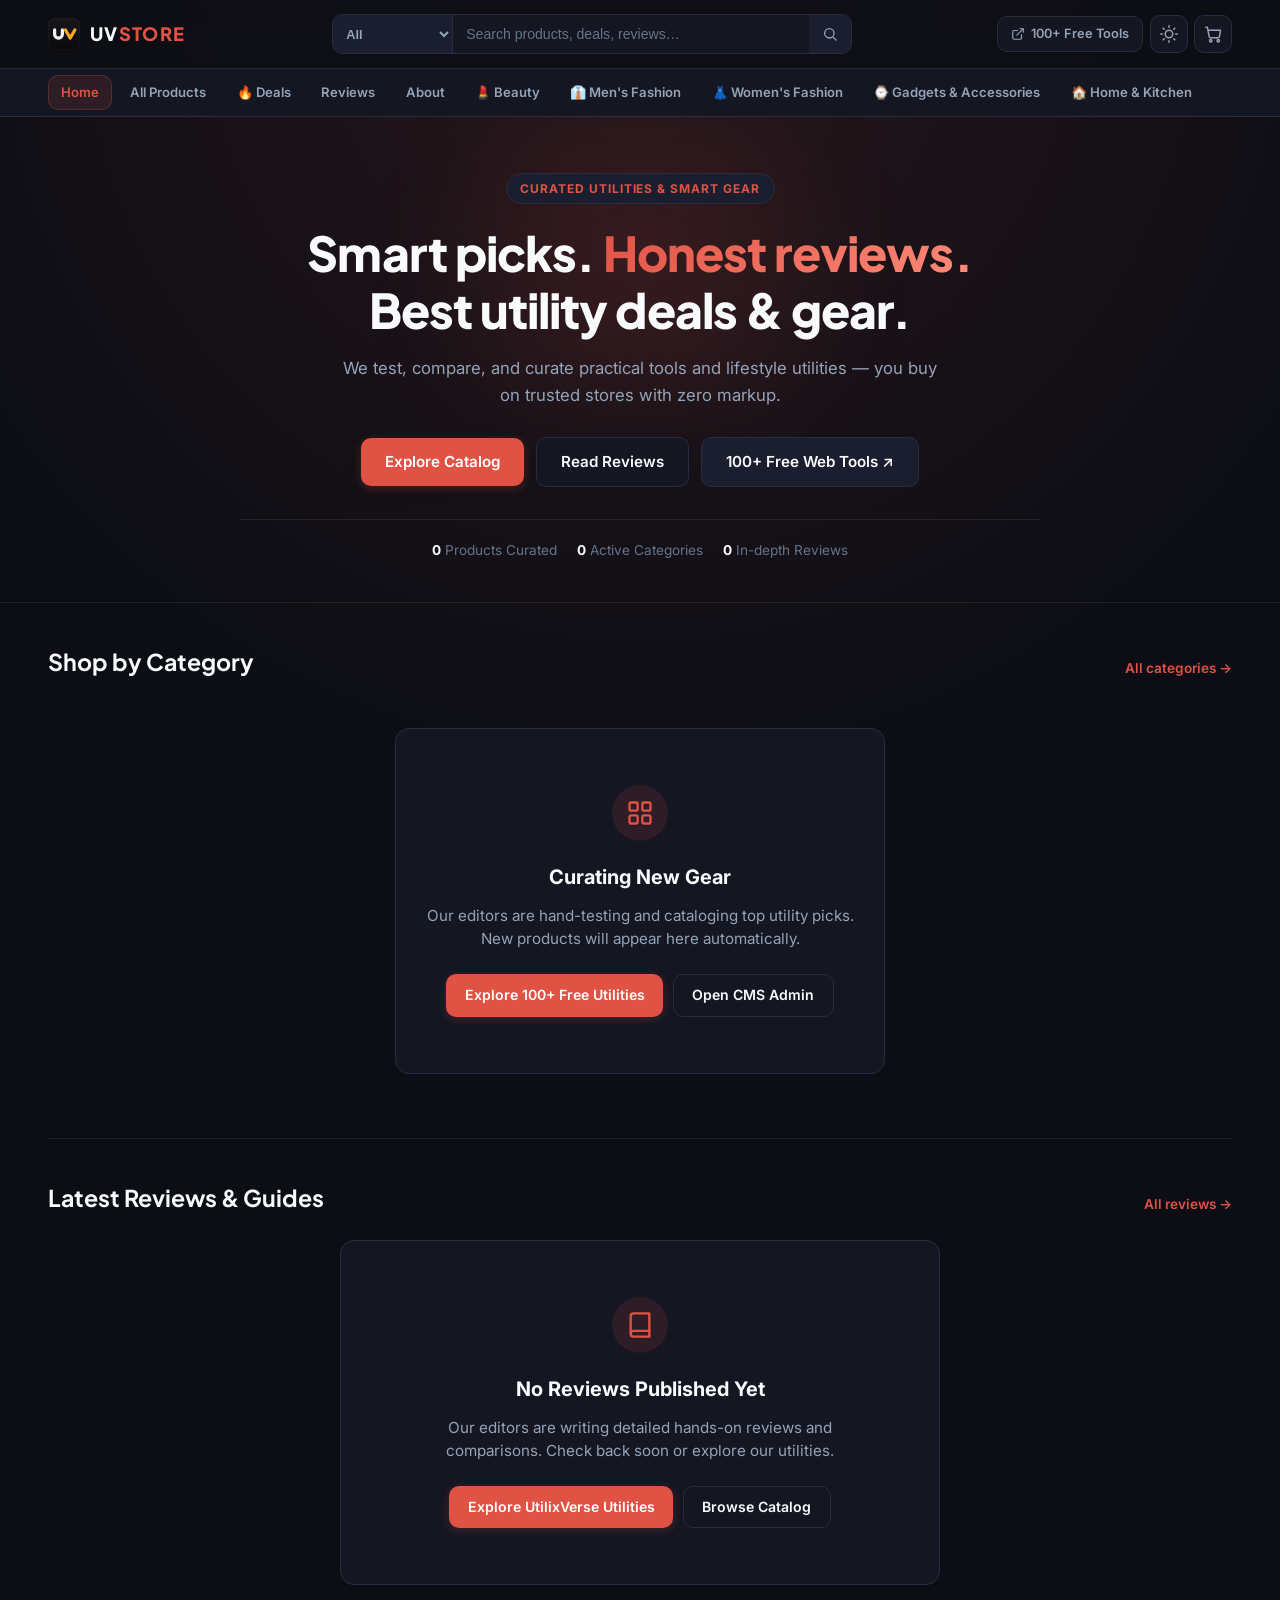
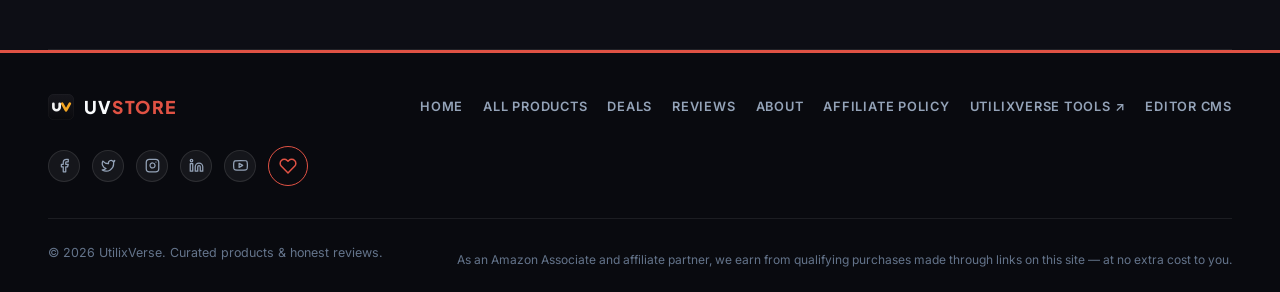
==== commit 3645e116: "Update site name and branding to UVStore across header, footer, configs, and pages" ====
--- a/index.html
+++ b/index.html
@@ -3,9 +3,9 @@
 <head>
   <meta charset="utf-8"/>
   <meta name="viewport" content="width=device-width, initial-scale=1"/>
-  <title>UtilixVerse Store — Smart Picks & Honest Reviews</title>
-  <meta name="description" content="Curated utility gear and products from Meesho & Amazon.in with honest reviews and the best prices. Hand-picked, tested, and price-checked."/>
-  <meta property="og:title" content="UtilixVerse Store — Smart Picks & Honest Reviews"/>
+  <title>UVStore — Smart Picks &amp; Honest Reviews</title>
+  <meta name="description" content="Curated utility gear and products from Meesho &amp; Amazon.in with honest reviews and the best prices. Hand-picked, tested, and price-checked."/>
+  <meta property="og:title" content="UVStore — Smart Picks &amp; Honest Reviews"/>
   <meta property="og:description" content="Curated utility gear and tools with honest reviews and tested prices."/>
   <meta property="og:type" content="website"/>
   <link rel="icon" href="favicon.ico" sizes="any"/>
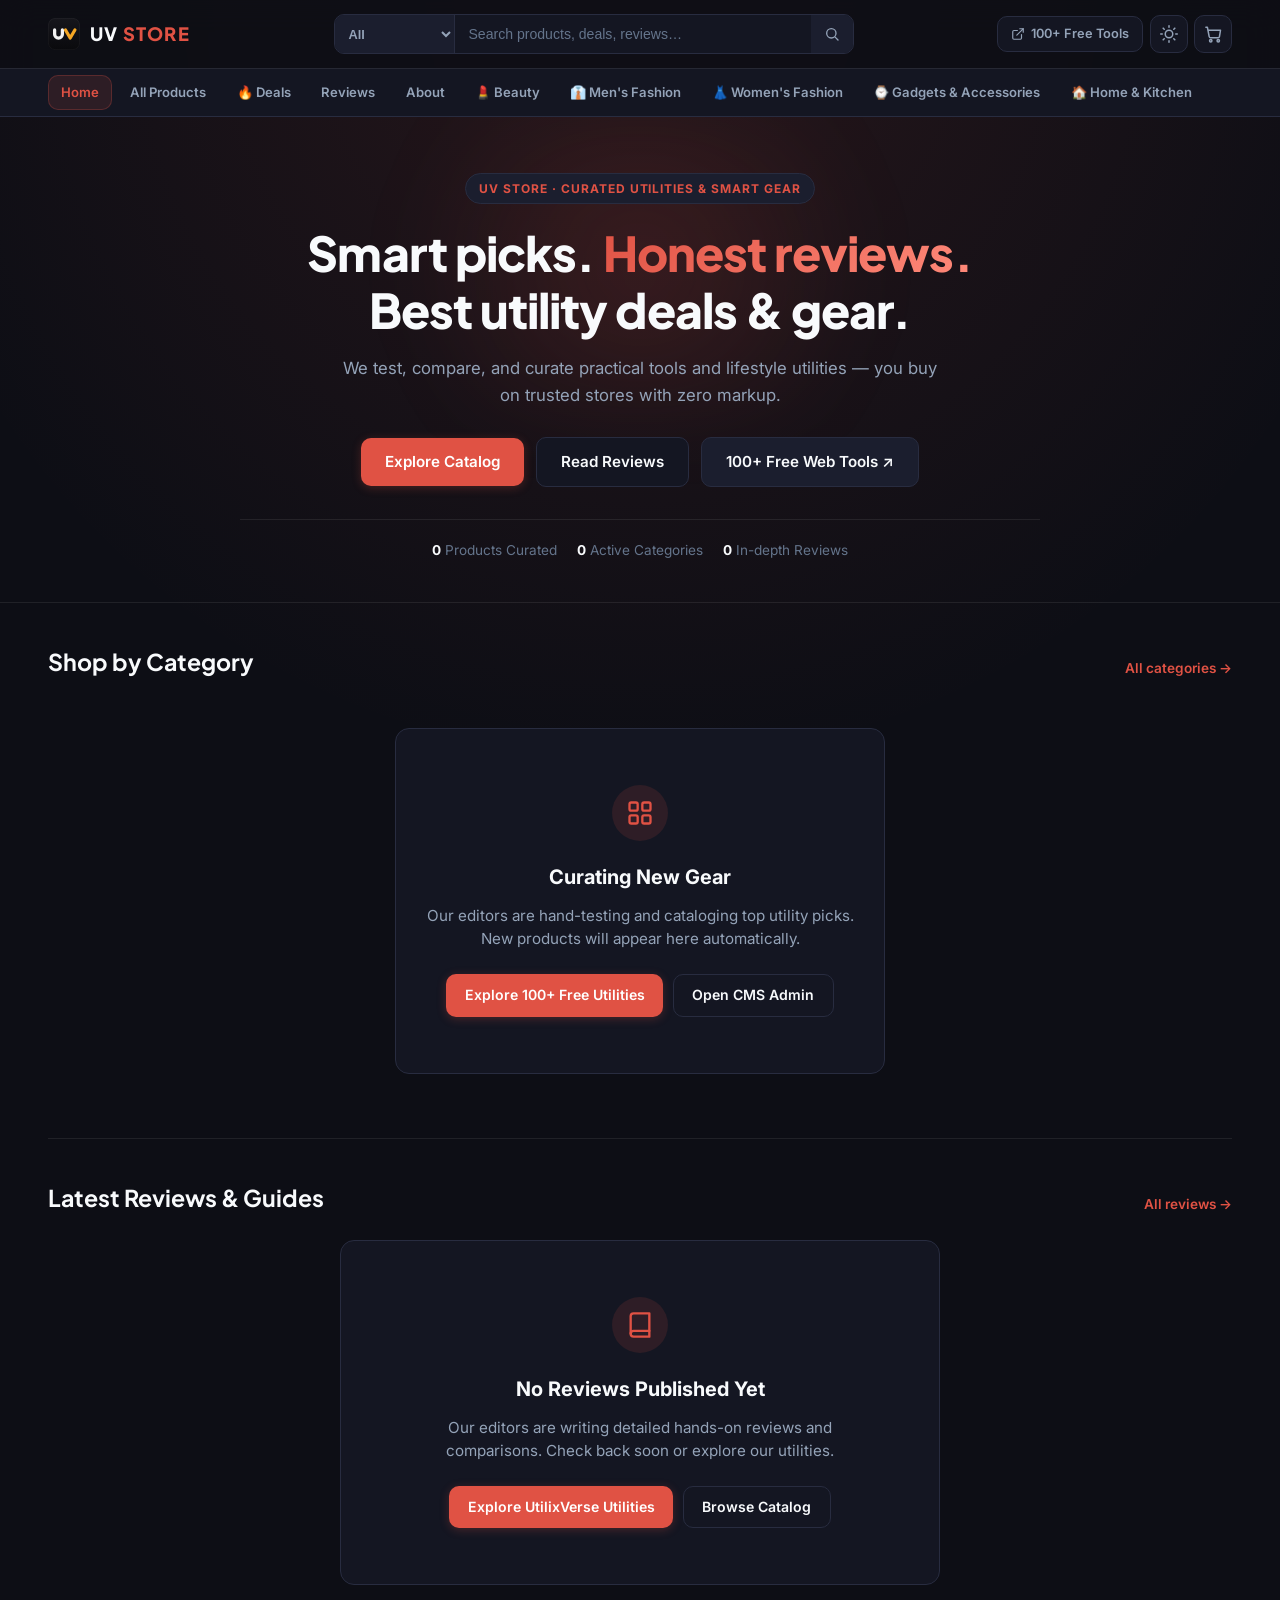
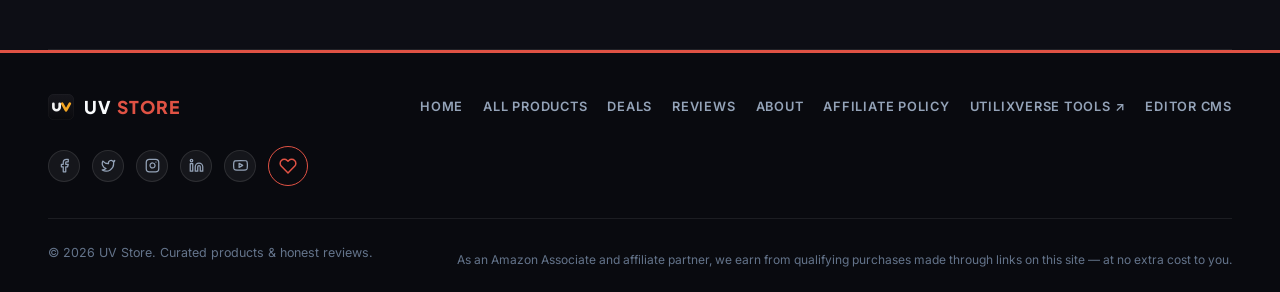
==== commit bd400ec6: "Update site name to UV Store across all header/footer brands, titles, and build scripts" ====
--- a/index.html
+++ b/index.html
@@ -3,9 +3,9 @@
 <head>
   <meta charset="utf-8"/>
   <meta name="viewport" content="width=device-width, initial-scale=1"/>
-  <title>UVStore — Smart Picks &amp; Honest Reviews</title>
+  <title>UV Store — Smart Picks &amp; Honest Reviews</title>
   <meta name="description" content="Curated utility gear and products from Meesho &amp; Amazon.in with honest reviews and the best prices. Hand-picked, tested, and price-checked."/>
-  <meta property="og:title" content="UVStore — Smart Picks &amp; Honest Reviews"/>
+  <meta property="og:title" content="UV Store — Smart Picks &amp; Honest Reviews"/>
   <meta property="og:description" content="Curated utility gear and tools with honest reviews and tested prices."/>
   <meta property="og:type" content="website"/>
   <link rel="icon" href="favicon.ico" sizes="any"/>
@@ -20,7 +20,7 @@
   <section class="hero">
     <div class="hero-inner">
       <div class="hero-pill">
-        <span>Curated Utilities &amp; Smart Gear</span>
+        <span>UV Store · Curated Utilities &amp; Smart Gear</span>
       </div>
       <h1>Smart picks. <span class="accent">Honest reviews.</span><br/>Best utility deals &amp; gear.</h1>
       <p>We test, compare, and curate practical tools and lifestyle utilities — you buy on trusted stores with zero markup.</p>
